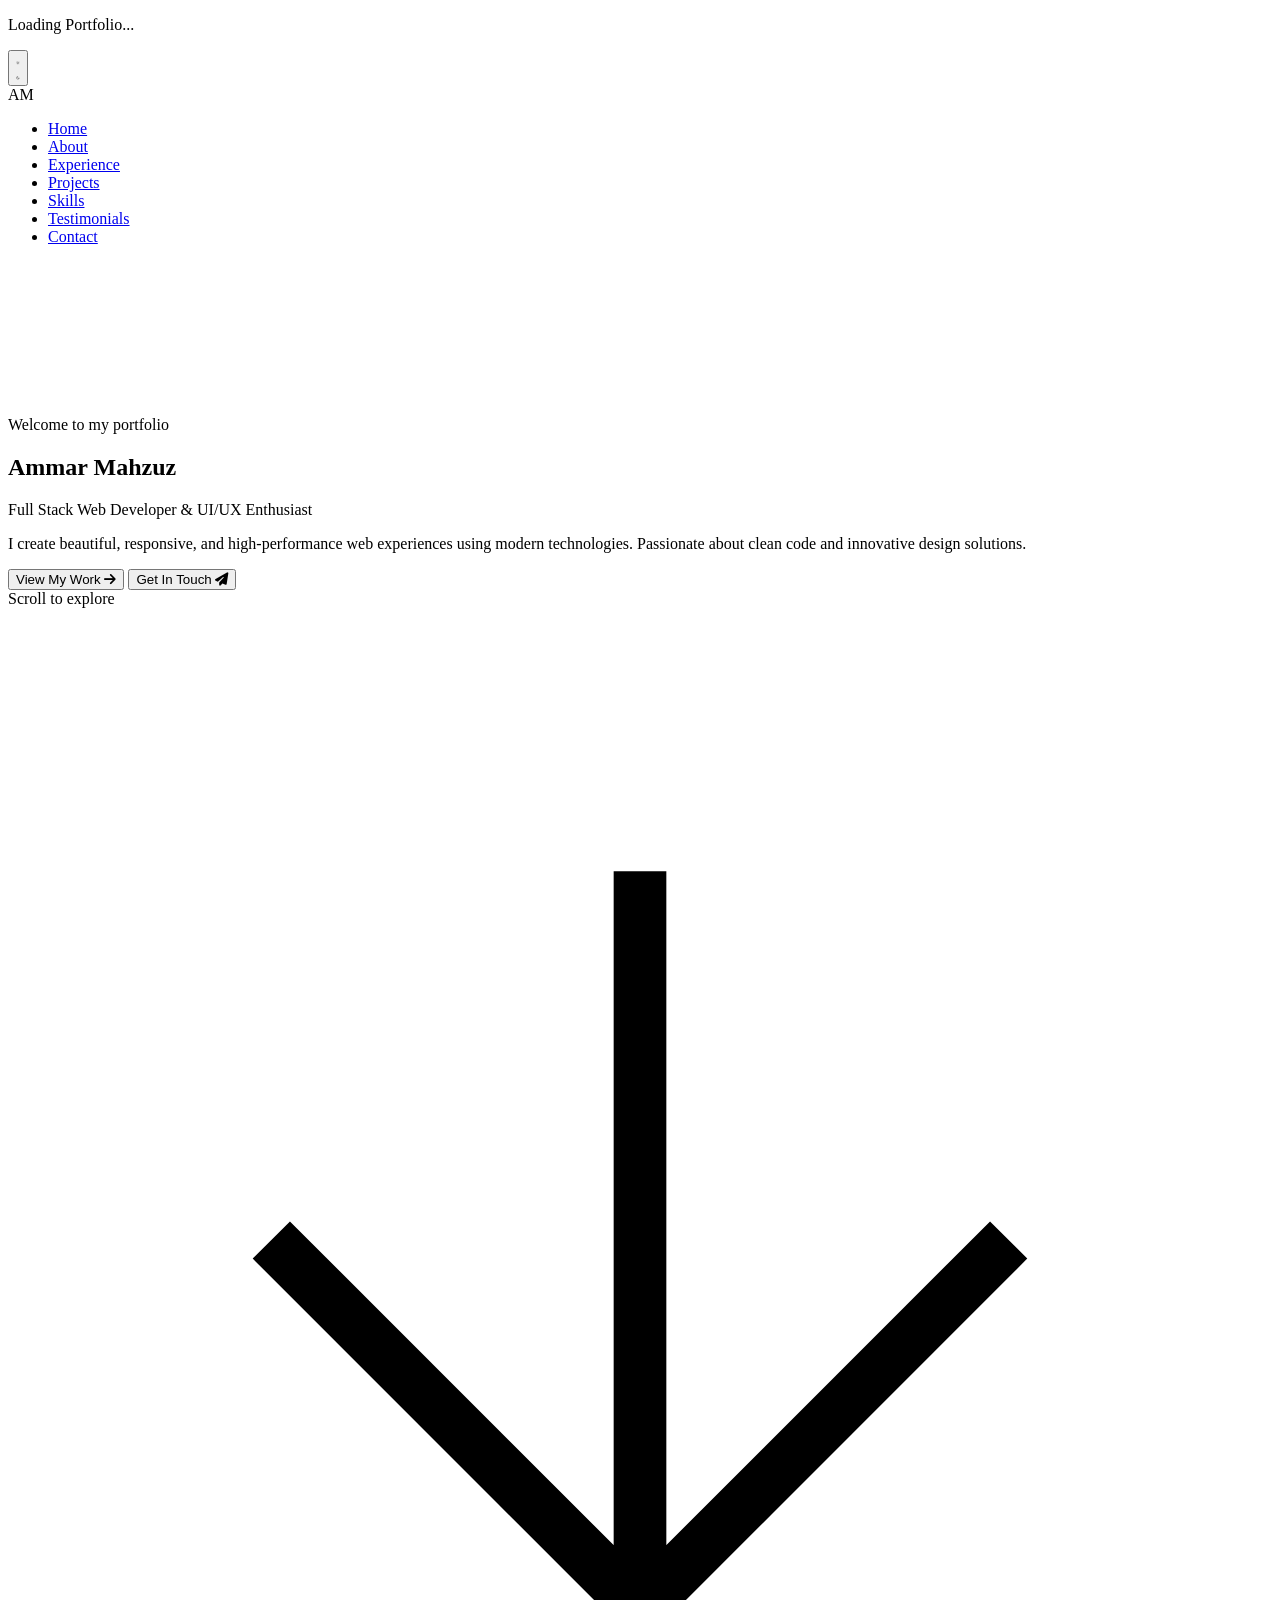
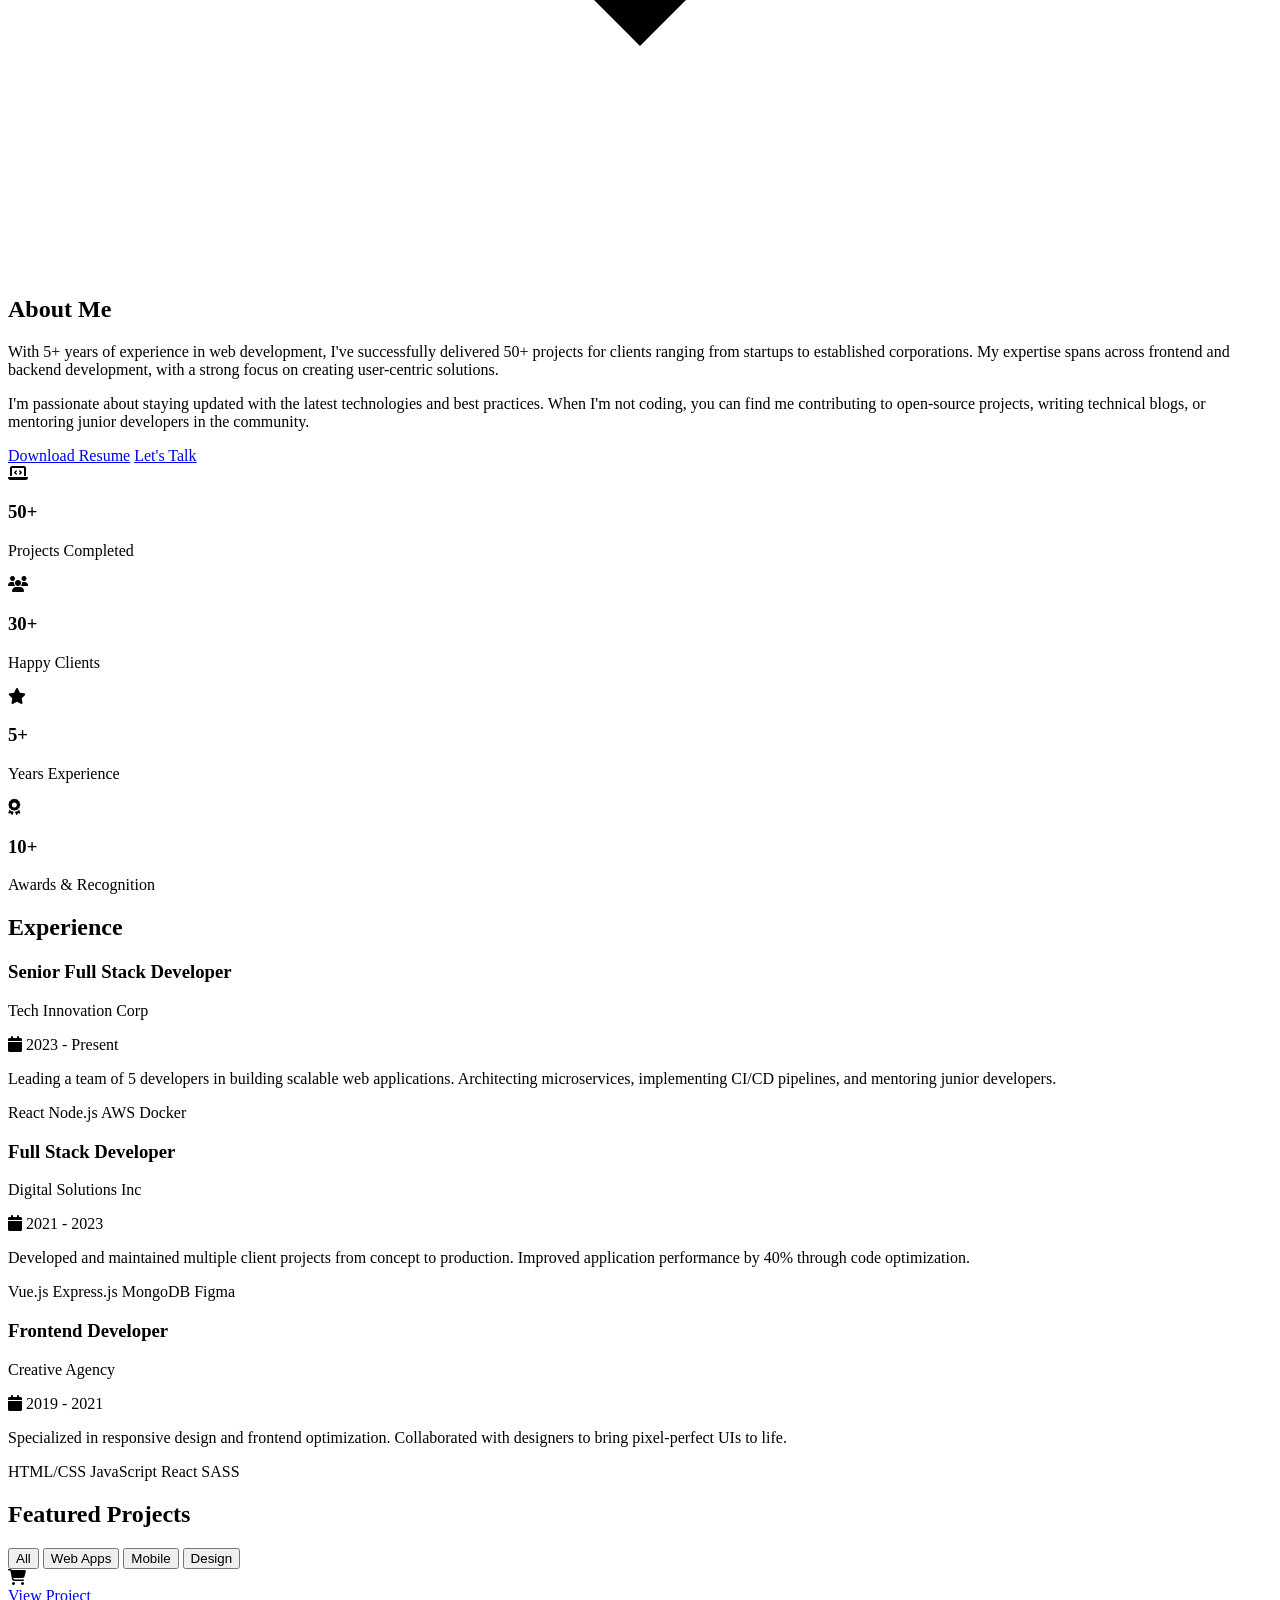
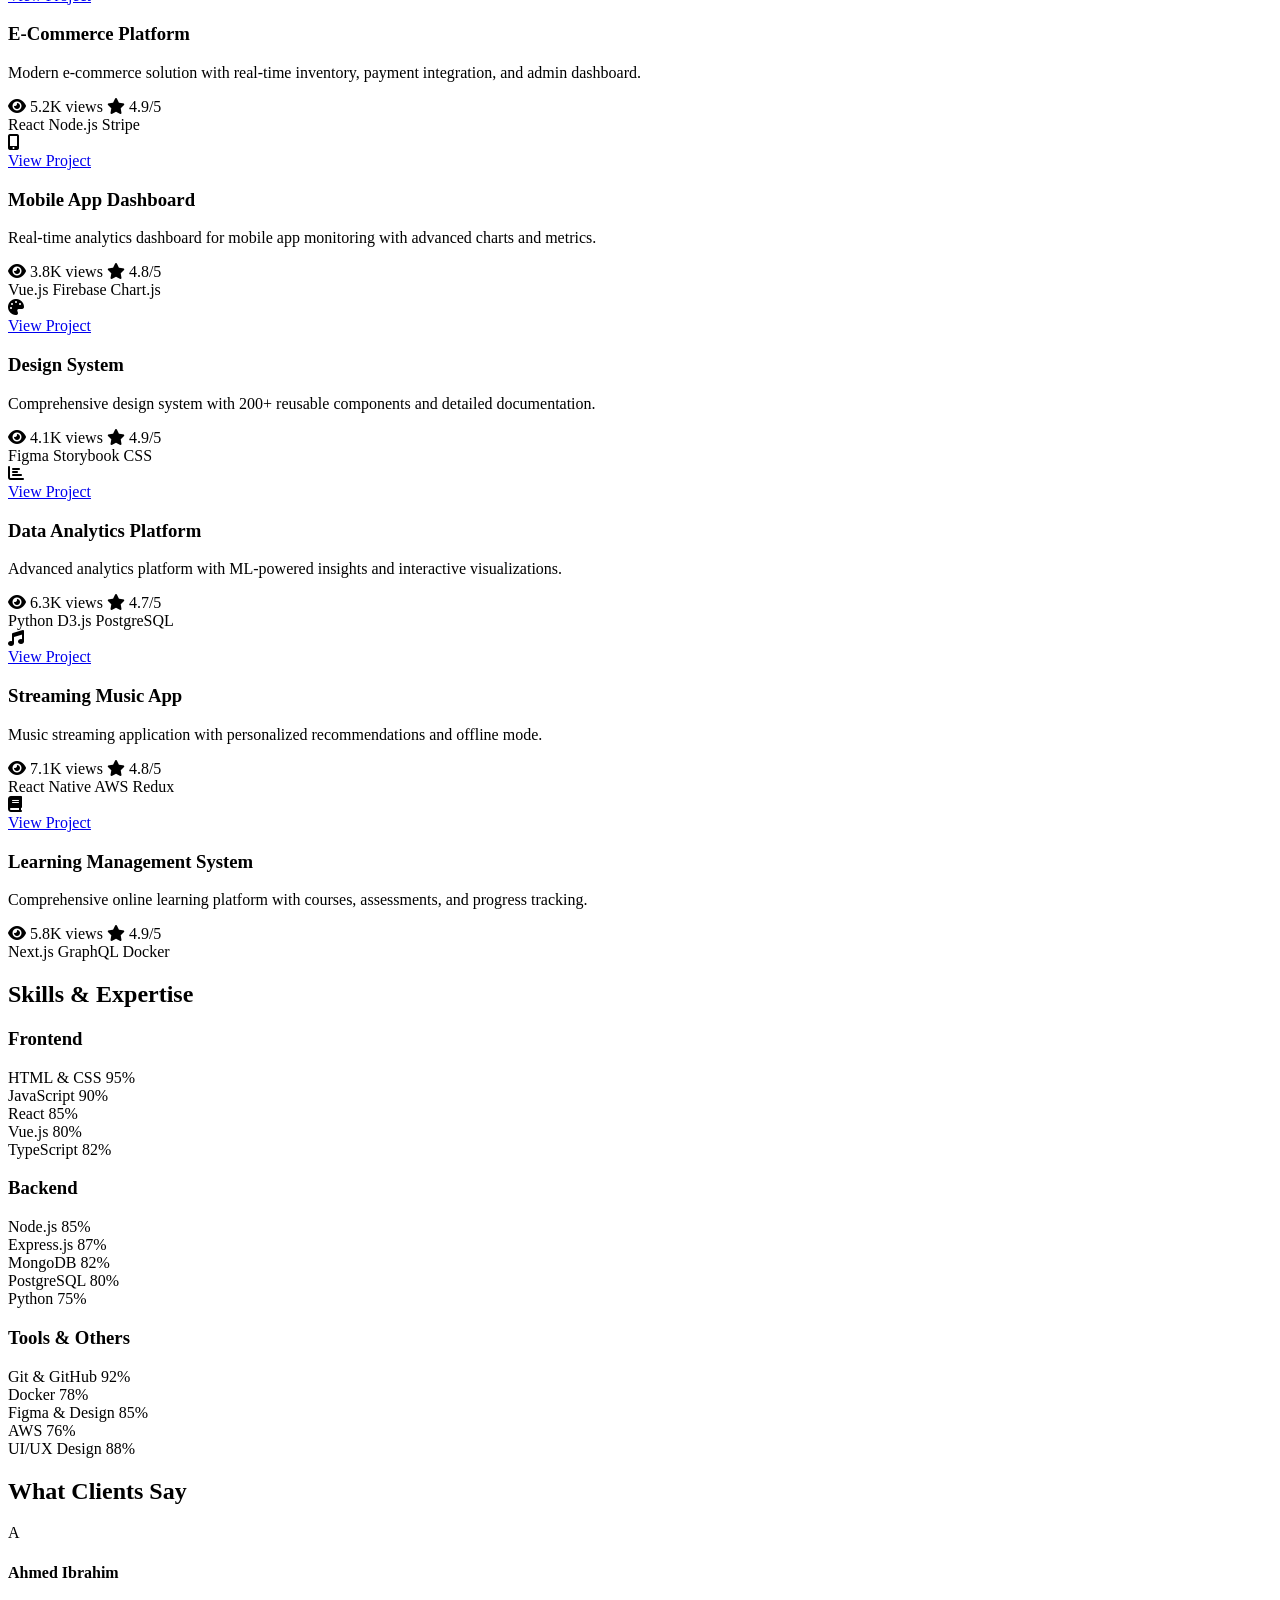
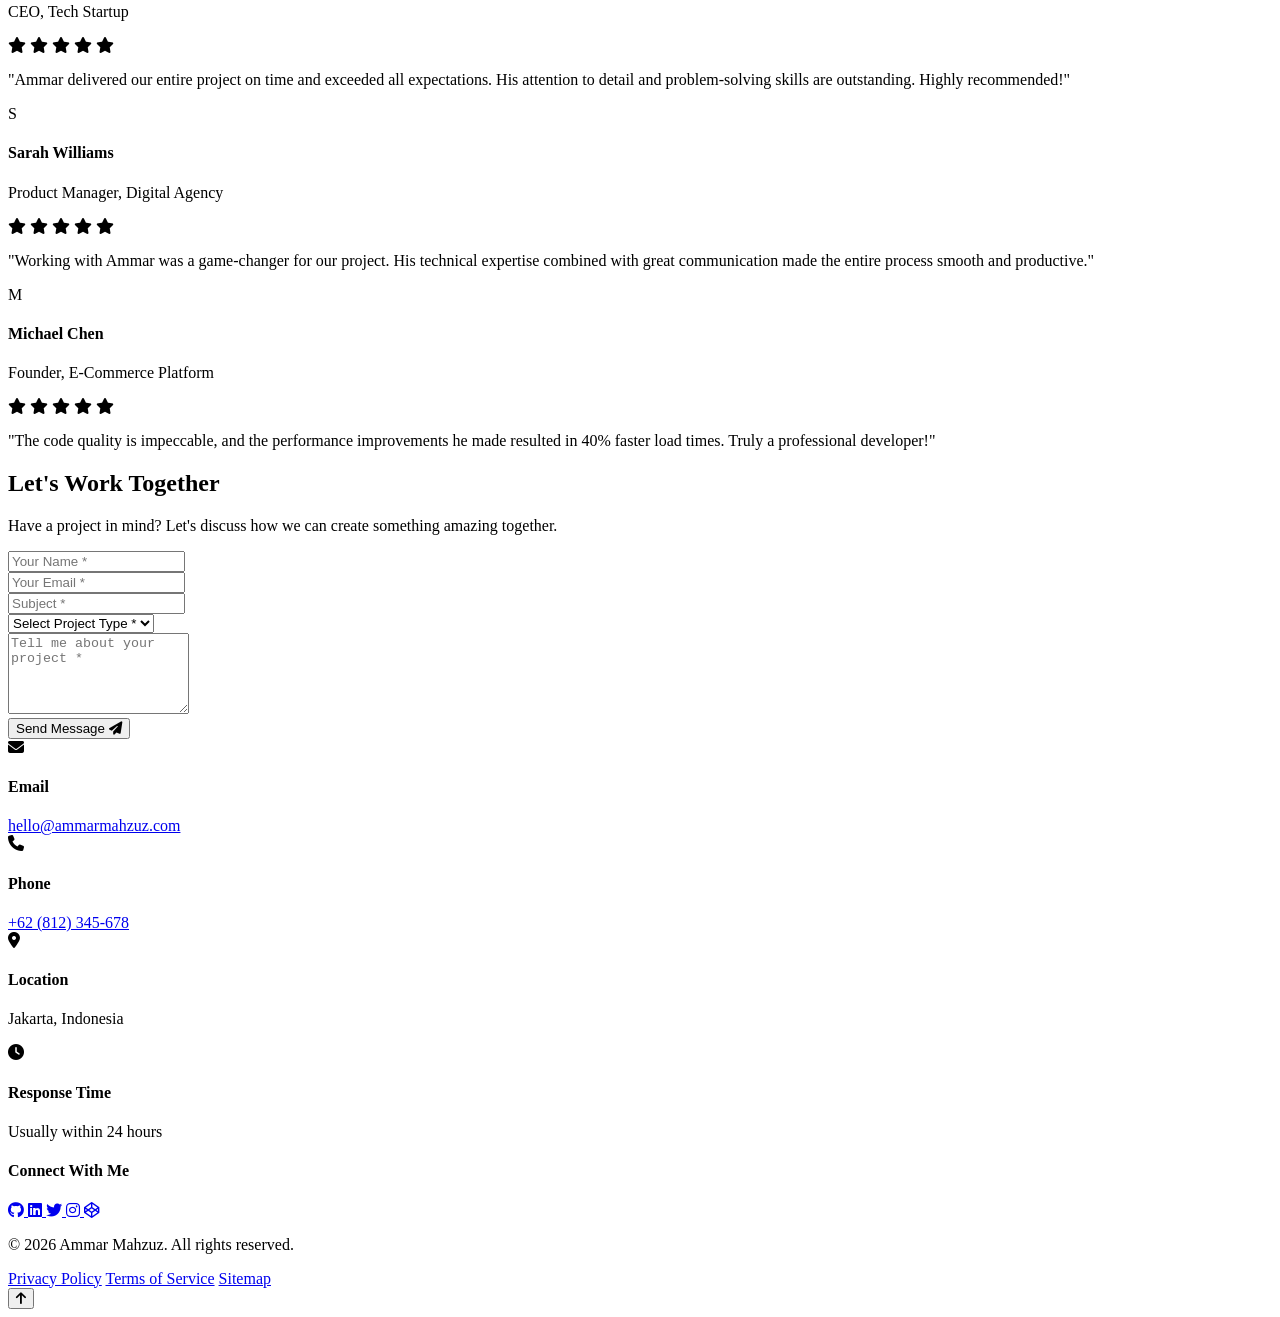
==== index.html @ ee50926a "Rename index_Version2.html to index.html" ====
<!DOCTYPE html>
<html lang="id">
<head>
    <meta charset="UTF-8">
    <meta name="viewport" content="width=device-width, initial-scale=1.0">
    <title>Ammar Mahzuz - Full Stack Web Developer Portfolio</title>
    <link rel="stylesheet" href="styles.css">
    <link rel="stylesheet" href="https://cdnjs.cloudflare.com/ajax/libs/font-awesome/6.4.0/css/all.min.css">
    <link rel="icon" type="image/svg+xml" href="data:image/svg+xml,<svg xmlns='http://www.w3.org/2000/svg' viewBox='0 0 24 24' fill='%236366f1'><circle cx='12' cy='12' r='10'/></svg>">
</head>
<body>
    <!-- Loading Screen -->
    <div class="loading-screen" id="loadingScreen">
        <div class="loader">
            <div class="loader-circle"></div>
            <div class="loader-circle"></div>
            <div class="loader-circle"></div>
        </div>
        <p>Loading Portfolio...</p>
    </div>

    <!-- Cursor Custom -->
    <div class="cursor" id="cursor"></div>
    <div class="cursor-dot" id="cursorDot"></div>

    <!-- Theme Toggle -->
    <button class="theme-toggle" id="themeToggle" aria-label="Toggle dark mode" title="Toggle Dark/Light Mode">
        <svg class="sun-icon" viewBox="0 0 24 24" fill="none" stroke="currentColor" stroke-width="2">
            <circle cx="12" cy="12" r="5"></circle>
            <line x1="12" y1="1" x2="12" y2="3"></line>
            <line x1="12" y1="21" x2="12" y2="23"></line>
            <line x1="4.22" y1="4.22" x2="5.64" y2="5.64"></line>
            <line x1="18.36" y1="18.36" x2="19.78" y2="19.78"></line>
            <line x1="1" y1="12" x2="3" y2="12"></line>
            <line x1="21" y1="12" x2="23" y2="12"></line>
            <line x1="4.22" y1="19.78" x2="5.64" y2="18.36"></line>
            <line x1="18.36" y1="5.64" x2="19.78" y2="4.22"></line>
        </svg>
        <svg class="moon-icon" viewBox="0 0 24 24" fill="none" stroke="currentColor" stroke-width="2">
            <path d="M21 12.79A9 9 0 1 1 11.21 3 7 7 0 0 0 21 12.79z"></path>
        </svg>
    </button>

    <!-- Navigation -->
    <nav class="navbar" id="navbar">
        <div class="nav-container">
            <div class="logo">
                <span class="logo-text">AM</span>
            </div>
            <ul class="nav-menu" id="navMenu">
                <li><a href="#home" class="nav-link">Home</a></li>
                <li><a href="#about" class="nav-link">About</a></li>
                <li><a href="#experience" class="nav-link">Experience</a></li>
                <li><a href="#projects" class="nav-link">Projects</a></li>
                <li><a href="#skills" class="nav-link">Skills</a></li>
                <li><a href="#testimonials" class="nav-link">Testimonials</a></li>
                <li><a href="#contact" class="nav-link">Contact</a></li>
            </ul>
            <div class="hamburger" id="hamburger">
                <span></span>
                <span></span>
                <span></span>
            </div>
        </div>
    </nav>

    <!-- Hero Section with Canvas Background -->
    <section id="home" class="hero">
        <canvas id="heroCanvas" class="hero-canvas"></canvas>
        <div class="hero-content">
            <div class="hero-badge">
                <span>Welcome to my portfolio</span>
            </div>
            <h1 class="hero-title">
                <span class="text-gradient">Ammar Mahzuz</span>
            </h1>
            <p class="hero-subtitle">Full Stack Web Developer & UI/UX Enthusiast</p>
            <p class="hero-description">
                I create beautiful, responsive, and high-performance web experiences using modern technologies. 
                Passionate about clean code and innovative design solutions.
            </p>
            <div class="hero-buttons">
                <button class="btn btn-primary" onclick="document.getElementById('projects').scrollIntoView({behavior: 'smooth'})">
                    View My Work <i class="fas fa-arrow-right"></i>
                </button>
                <button class="btn btn-secondary" onclick="document.getElementById('contact').scrollIntoView({behavior: 'smooth'})">
                    Get In Touch <i class="fas fa-paper-plane"></i>
                </button>
            </div>
            <div class="scroll-indicator">
                <span>Scroll to explore</span>
                <svg class="scroll-icon" viewBox="0 0 24 24" fill="none" stroke="currentColor">
                    <path d="M12 5v14M5 12l7 7 7-7"></path>
                </svg>
            </div>
        </div>
    </section>

    <!-- About Section -->
    <section id="about" class="about">
        <div class="container">
            <h2 class="section-title">About Me</h2>
            <div class="about-content">
                <div class="about-text">
                    <p>
                        With 5+ years of experience in web development, I've successfully delivered 50+ projects 
                        for clients ranging from startups to established corporations. My expertise spans across 
                        frontend and backend development, with a strong focus on creating user-centric solutions.
                    </p>
                    <p>
                        I'm passionate about staying updated with the latest technologies and best practices. 
                        When I'm not coding, you can find me contributing to open-source projects, writing technical blogs, 
                        or mentoring junior developers in the community.
                    </p>
                    <div class="about-cta">
                        <a href="#" class="btn btn-secondary btn-small">Download Resume</a>
                        <a href="#contact" class="btn btn-secondary btn-small">Let's Talk</a>
                    </div>
                </div>
                <div class="about-stats">
                    <div class="stat-card stat-animated">
                        <div class="stat-icon">
                            <i class="fas fa-laptop-code"></i>
                        </div>
                        <h3>50+</h3>
                        <p>Projects Completed</p>
                    </div>
                    <div class="stat-card stat-animated">
                        <div class="stat-icon">
                            <i class="fas fa-users"></i>
                        </div>
                        <h3>30+</h3>
                        <p>Happy Clients</p>
                    </div>
                    <div class="stat-card stat-animated">
                        <div class="stat-icon">
                            <i class="fas fa-star"></i>
                        </div>
                        <h3>5+</h3>
                        <p>Years Experience</p>
                    </div>
                    <div class="stat-card stat-animated">
                        <div class="stat-icon">
                            <i class="fas fa-award"></i>
                        </div>
                        <h3>10+</h3>
                        <p>Awards & Recognition</p>
                    </div>
                </div>
            </div>
        </div>
    </section>

    <!-- Experience Section -->
    <section id="experience" class="experience">
        <div class="container">
            <h2 class="section-title">Experience</h2>
            <div class="experience-timeline">
                <div class="timeline-item">
                    <div class="timeline-dot"></div>
                    <div class="timeline-content">
                        <h3>Senior Full Stack Developer</h3>
                        <p class="company">Tech Innovation Corp</p>
                        <p class="duration"><i class="fas fa-calendar"></i> 2023 - Present</p>
                        <p class="description">
                            Leading a team of 5 developers in building scalable web applications. 
                            Architecting microservices, implementing CI/CD pipelines, and mentoring junior developers.
                        </p>
                        <div class="tech-stack">
                            <span>React</span>
                            <span>Node.js</span>
                            <span>AWS</span>
                            <span>Docker</span>
                        </div>
                    </div>
                </div>
                <div class="timeline-item">
                    <div class="timeline-dot"></div>
                    <div class="timeline-content">
                        <h3>Full Stack Developer</h3>
                        <p class="company">Digital Solutions Inc</p>
                        <p class="duration"><i class="fas fa-calendar"></i> 2021 - 2023</p>
                        <p class="description">
                            Developed and maintained multiple client projects from concept to production. 
                            Improved application performance by 40% through code optimization.
                        </p>
                        <div class="tech-stack">
                            <span>Vue.js</span>
                            <span>Express.js</span>
                            <span>MongoDB</span>
                            <span>Figma</span>
                        </div>
                    </div>
                </div>
                <div class="timeline-item">
                    <div class="timeline-dot"></div>
                    <div class="timeline-content">
                        <h3>Frontend Developer</h3>
                        <p class="company">Creative Agency</p>
                        <p class="duration"><i class="fas fa-calendar"></i> 2019 - 2021</p>
                        <p class="description">
                            Specialized in responsive design and frontend optimization. 
                            Collaborated with designers to bring pixel-perfect UIs to life.
                        </p>
                        <div class="tech-stack">
                            <span>HTML/CSS</span>
                            <span>JavaScript</span>
                            <span>React</span>
                            <span>SASS</span>
                        </div>
                    </div>
                </div>
            </div>
        </div>
    </section>

    <!-- Projects Section -->
    <section id="projects" class="projects">
        <div class="container">
            <h2 class="section-title">Featured Projects</h2>
            <div class="projects-filter">
                <button class="filter-btn active" data-filter="all">All</button>
                <button class="filter-btn" data-filter="web">Web Apps</button>
                <button class="filter-btn" data-filter="mobile">Mobile</button>
                <button class="filter-btn" data-filter="design">Design</button>
            </div>
            <div class="projects-grid" id="projectsGrid">
                <!-- Project Card 1 -->
                <div class="project-card" data-category="web">
                    <div class="project-image">
                        <div class="image-placeholder">
                            <i class="fas fa-shopping-cart"></i>
                        </div>
                        <div class="project-overlay">
                            <a href="#" class="project-view-btn">View Project</a>
                        </div>
                    </div>
                    <div class="project-content">
                        <h3>E-Commerce Platform</h3>
                        <p>Modern e-commerce solution with real-time inventory, payment integration, and admin dashboard.</p>
                        <div class="project-stats">
                            <span><i class="fas fa-eye"></i> 5.2K views</span>
                            <span><i class="fas fa-star"></i> 4.9/5</span>
                        </div>
                        <div class="project-tags">
                            <span class="tag">React</span>
                            <span class="tag">Node.js</span>
                            <span class="tag">Stripe</span>
                        </div>
                    </div>
                </div>

                <!-- Project Card 2 -->
                <div class="project-card" data-category="mobile">
                    <div class="project-image">
                        <div class="image-placeholder">
                            <i class="fas fa-mobile-alt"></i>
                        </div>
                        <div class="project-overlay">
                            <a href="#" class="project-view-btn">View Project</a>
                        </div>
                    </div>
                    <div class="project-content">
                        <h3>Mobile App Dashboard</h3>
                        <p>Real-time analytics dashboard for mobile app monitoring with advanced charts and metrics.</p>
                        <div class="project-stats">
                            <span><i class="fas fa-eye"></i> 3.8K views</span>
                            <span><i class="fas fa-star"></i> 4.8/5</span>
                        </div>
                        <div class="project-tags">
                            <span class="tag">Vue.js</span>
                            <span class="tag">Firebase</span>
                            <span class="tag">Chart.js</span>
                        </div>
                    </div>
                </div>

                <!-- Project Card 3 -->
                <div class="project-card" data-category="design">
                    <div class="project-image">
                        <div class="image-placeholder">
                            <i class="fas fa-palette"></i>
                        </div>
                        <div class="project-overlay">
                            <a href="#" class="project-view-btn">View Project</a>
                        </div>
                    </div>
                    <div class="project-content">
                        <h3>Design System</h3>
                        <p>Comprehensive design system with 200+ reusable components and detailed documentation.</p>
                        <div class="project-stats">
                            <span><i class="fas fa-eye"></i> 4.1K views</span>
                            <span><i class="fas fa-star"></i> 4.9/5</span>
                        </div>
                        <div class="project-tags">
                            <span class="tag">Figma</span>
                            <span class="tag">Storybook</span>
                            <span class="tag">CSS</span>
                        </div>
                    </div>
                </div>

                <!-- Project Card 4 -->
                <div class="project-card" data-category="web">
                    <div class="project-image">
                        <div class="image-placeholder">
                            <i class="fas fa-chart-bar"></i>
                        </div>
                        <div class="project-overlay">
                            <a href="#" class="project-view-btn">View Project</a>
                        </div>
                    </div>
                    <div class="project-content">
                        <h3>Data Analytics Platform</h3>
                        <p>Advanced analytics platform with ML-powered insights and interactive visualizations.</p>
                        <div class="project-stats">
                            <span><i class="fas fa-eye"></i> 6.3K views</span>
                            <span><i class="fas fa-star"></i> 4.7/5</span>
                        </div>
                        <div class="project-tags">
                            <span class="tag">Python</span>
                            <span class="tag">D3.js</span>
                            <span class="tag">PostgreSQL</span>
                        </div>
                    </div>
                </div>

                <!-- Project Card 5 -->
                <div class="project-card" data-category="mobile">
                    <div class="project-image">
                        <div class="image-placeholder">
                            <i class="fas fa-music"></i>
                        </div>
                        <div class="project-overlay">
                            <a href="#" class="project-view-btn">View Project</a>
                        </div>
                    </div>
                    <div class="project-content">
                        <h3>Streaming Music App</h3>
                        <p>Music streaming application with personalized recommendations and offline mode.</p>
                        <div class="project-stats">
                            <span><i class="fas fa-eye"></i> 7.1K views</span>
                            <span><i class="fas fa-star"></i> 4.8/5</span>
                        </div>
                        <div class="project-tags">
                            <span class="tag">React Native</span>
                            <span class="tag">AWS</span>
                            <span class="tag">Redux</span>
                        </div>
                    </div>
                </div>

                <!-- Project Card 6 -->
                <div class="project-card" data-category="design">
                    <div class="project-image">
                        <div class="image-placeholder">
                            <i class="fas fa-book"></i>
                        </div>
                        <div class="project-overlay">
                            <a href="#" class="project-view-btn">View Project</a>
                        </div>
                    </div>
                    <div class="project-content">
                        <h3>Learning Management System</h3>
                        <p>Comprehensive online learning platform with courses, assessments, and progress tracking.</p>
                        <div class="project-stats">
                            <span><i class="fas fa-eye"></i> 5.8K views</span>
                            <span><i class="fas fa-star"></i> 4.9/5</span>
                        </div>
                        <div class="project-tags">
                            <span class="tag">Next.js</span>
                            <span class="tag">GraphQL</span>
                            <span class="tag">Docker</span>
                        </div>
                    </div>
                </div>
            </div>
        </div>
    </section>

    <!-- Skills Section -->
    <section id="skills" class="skills">
        <div class="container">
            <h2 class="section-title">Skills & Expertise</h2>
            <div class="skills-container">
                <div class="skills-column">
                    <h3 class="skill-category-title">Frontend</h3>
                    <div class="skill-list">
                        <div class="skill-item">
                            <div class="skill-header">
                                <span class="skill-name">HTML & CSS</span>
                                <span class="skill-percent">95%</span>
                            </div>
                            <div class="skill-bar">
                                <div class="skill-progress" style="width: 95%;"></div>
                            </div>
                        </div>
                        <div class="skill-item">
                            <div class="skill-header">
                                <span class="skill-name">JavaScript</span>
                                <span class="skill-percent">90%</span>
                            </div>
                            <div class="skill-bar">
                                <div class="skill-progress" style="width: 90%;"></div>
                            </div>
                        </div>
                        <div class="skill-item">
                            <div class="skill-header">
                                <span class="skill-name">React</span>
                                <span class="skill-percent">85%</span>
                            </div>
                            <div class="skill-bar">
                                <div class="skill-progress" style="width: 85%;"></div>
                            </div>
                        </div>
                        <div class="skill-item">
                            <div class="skill-header">
                                <span class="skill-name">Vue.js</span>
                                <span class="skill-percent">80%</span>
                            </div>
                            <div class="skill-bar">
                                <div class="skill-progress" style="width: 80%;"></div>
                            </div>
                        </div>
                        <div class="skill-item">
                            <div class="skill-header">
                                <span class="skill-name">TypeScript</span>
                                <span class="skill-percent">82%</span>
                            </div>
                            <div class="skill-bar">
                                <div class="skill-progress" style="width: 82%;"></div>
                            </div>
                        </div>
                    </div>
                </div>

                <div class="skills-column">
                    <h3 class="skill-category-title">Backend</h3>
                    <div class="skill-list">
                        <div class="skill-item">
                            <div class="skill-header">
                                <span class="skill-name">Node.js</span>
                                <span class="skill-percent">85%</span>
                            </div>
                            <div class="skill-bar">
                                <div class="skill-progress" style="width: 85%;"></div>
                            </div>
                        </div>
                        <div class="skill-item">
                            <div class="skill-header">
                                <span class="skill-name">Express.js</span>
                                <span class="skill-percent">87%</span>
                            </div>
                            <div class="skill-bar">
                                <div class="skill-progress" style="width: 87%;"></div>
                            </div>
                        </div>
                        <div class="skill-item">
                            <div class="skill-header">
                                <span class="skill-name">MongoDB</span>
                                <span class="skill-percent">82%</span>
                            </div>
                            <div class="skill-bar">
                                <div class="skill-progress" style="width: 82%;"></div>
                            </div>
                        </div>
                        <div class="skill-item">
                            <div class="skill-header">
                                <span class="skill-name">PostgreSQL</span>
                                <span class="skill-percent">80%</span>
                            </div>
                            <div class="skill-bar">
                                <div class="skill-progress" style="width: 80%;"></div>
                            </div>
                        </div>
                        <div class="skill-item">
                            <div class="skill-header">
                                <span class="skill-name">Python</span>
                                <span class="skill-percent">75%</span>
                            </div>
                            <div class="skill-bar">
                                <div class="skill-progress" style="width: 75%;"></div>
                            </div>
                        </div>
                    </div>
                </div>

                <div class="skills-column">
                    <h3 class="skill-category-title">Tools & Others</h3>
                    <div class="skill-list">
                        <div class="skill-item">
                            <div class="skill-header">
                                <span class="skill-name">Git & GitHub</span>
                                <span class="skill-percent">92%</span>
                            </div>
                            <div class="skill-bar">
                                <div class="skill-progress" style="width: 92%;"></div>
                            </div>
                        </div>
                        <div class="skill-item">
                            <div class="skill-header">
                                <span class="skill-name">Docker</span>
                                <span class="skill-percent">78%</span>
                            </div>
                            <div class="skill-bar">
                                <div class="skill-progress" style="width: 78%;"></div>
                            </div>
                        </div>
                        <div class="skill-item">
                            <div class="skill-header">
                                <span class="skill-name">Figma & Design</span>
                                <span class="skill-percent">85%</span>
                            </div>
                            <div class="skill-bar">
                                <div class="skill-progress" style="width: 85%;"></div>
                            </div>
                        </div>
                        <div class="skill-item">
                            <div class="skill-header">
                                <span class="skill-name">AWS</span>
                                <span class="skill-percent">76%</span>
                            </div>
                            <div class="skill-bar">
                                <div class="skill-progress" style="width: 76%;"></div>
                            </div>
                        </div>
                        <div class="skill-item">
                            <div class="skill-header">
                                <span class="skill-name">UI/UX Design</span>
                                <span class="skill-percent">88%</span>
                            </div>
                            <div class="skill-bar">
                                <div class="skill-progress" style="width: 88%;"></div>
                            </div>
                        </div>
                    </div>
                </div>
            </div>
        </div>
    </section>

    <!-- Testimonials Section -->
    <section id="testimonials" class="testimonials">
        <div class="container">
            <h2 class="section-title">What Clients Say</h2>
            <div class="testimonials-grid">
                <div class="testimonial-card">
                    <div class="testimonial-header">
                        <div class="client-avatar">A</div>
                        <div class="client-info">
                            <h4>Ahmed Ibrahim</h4>
                            <p>CEO, Tech Startup</p>
                        </div>
                    </div>
                    <div class="star-rating">
                        <i class="fas fa-star"></i>
                        <i class="fas fa-star"></i>
                        <i class="fas fa-star"></i>
                        <i class="fas fa-star"></i>
                        <i class="fas fa-star"></i>
                    </div>
                    <p class="testimonial-text">
                        "Ammar delivered our entire project on time and exceeded all expectations. 
                        His attention to detail and problem-solving skills are outstanding. Highly recommended!"
                    </p>
                </div>

                <div class="testimonial-card">
                    <div class="testimonial-header">
                        <div class="client-avatar">S</div>
                        <div class="client-info">
                            <h4>Sarah Williams</h4>
                            <p>Product Manager, Digital Agency</p>
                        </div>
                    </div>
                    <div class="star-rating">
                        <i class="fas fa-star"></i>
                        <i class="fas fa-star"></i>
                        <i class="fas fa-star"></i>
                        <i class="fas fa-star"></i>
                        <i class="fas fa-star"></i>
                    </div>
                    <p class="testimonial-text">
                        "Working with Ammar was a game-changer for our project. His technical expertise 
                        combined with great communication made the entire process smooth and productive."
                    </p>
                </div>

                <div class="testimonial-card">
                    <div class="testimonial-header">
                        <div class="client-avatar">M</div>
                        <div class="client-info">
                            <h4>Michael Chen</h4>
                            <p>Founder, E-Commerce Platform</p>
                        </div>
                    </div>
                    <div class="star-rating">
                        <i class="fas fa-star"></i>
                        <i class="fas fa-star"></i>
                        <i class="fas fa-star"></i>
                        <i class="fas fa-star"></i>
                        <i class="fas fa-star"></i>
                    </div>
                    <p class="testimonial-text">
                        "The code quality is impeccable, and the performance improvements he made 
                        resulted in 40% faster load times. Truly a professional developer!"
                    </p>
                </div>
            </div>
        </div>
    </section>

    <!-- Contact Section -->
    <section id="contact" class="contact">
        <div class="container">
            <h2 class="section-title">Let's Work Together</h2>
            <p class="contact-subtitle">Have a project in mind? Let's discuss how we can create something amazing together.</p>
            
            <div class="contact-content">
                <form class="contact-form" id="contactForm">
                    <div class="form-group">
                        <input type="text" placeholder="Your Name *" id="name" required>
                        <span class="form-error" id="nameError"></span>
                    </div>
                    <div class="form-group">
                        <input type="email" placeholder="Your Email *" id="email" required>
                        <span class="form-error" id="emailError"></span>
                    </div>
                    <div class="form-group">
                        <input type="text" placeholder="Subject *" id="subject" required>
                        <span class="form-error" id="subjectError"></span>
                    </div>
                    <div class="form-group">
                        <select id="projectType" required>
                            <option value="">Select Project Type *</option>
                            <option value="web">Web Application</option>
                            <option value="mobile">Mobile App</option>
                            <option value="design">Design System</option>
                            <option value="other">Other</option>
                        </select>
                        <span class="form-error" id="projectTypeError"></span>
                    </div>
                    <div class="form-group">
                        <textarea placeholder="Tell me about your project *" id="message" rows="5" required></textarea>
                        <span class="form-error" id="messageError"></span>
                    </div>
                    <button type="submit" class="btn btn-primary btn-large">
                        Send Message <i class="fas fa-paper-plane"></i>
                    </button>
                </form>

                <div class="contact-info">
                    <div class="contact-item">
                        <div class="contact-icon">
                            <i class="fas fa-envelope"></i>
                        </div>
                        <div>
                            <h4>Email</h4>
                            <a href="mailto:hello@ammarmahzuz.com">hello@ammarmahzuz.com</a>
                        </div>
                    </div>
                    <div class="contact-item">
                        <div class="contact-icon">
                            <i class="fas fa-phone"></i>
                        </div>
                        <div>
                            <h4>Phone</h4>
                            <a href="tel:+62812345678">+62 (812) 345-678</a>
                        </div>
                    </div>
                    <div class="contact-item">
                        <div class="contact-icon">
                            <i class="fas fa-map-marker-alt"></i>
                        </div>
                        <div>
                            <h4>Location</h4>
                            <p>Jakarta, Indonesia</p>
                        </div>
                    </div>
                    <div class="contact-item">
                        <div class="contact-icon">
                            <i class="fas fa-clock"></i>
                        </div>
                        <div>
                            <h4>Response Time</h4>
                            <p>Usually within 24 hours</p>
                        </div>
                    </div>
                    <div class="social-section">
                        <h4>Connect With Me</h4>
                        <div class="social-links">
                            <a href="#" class="social-link" aria-label="GitHub" title="GitHub">
                                <i class="fab fa-github"></i>
                            </a>
                            <a href="#" class="social-link" aria-label="LinkedIn" title="LinkedIn">
                                <i class="fab fa-linkedin"></i>
                            </a>
                            <a href="#" class="social-link" aria-label="Twitter" title="Twitter">
                                <i class="fab fa-twitter"></i>
                            </a>
                            <a href="#" class="social-link" aria-label="Instagram" title="Instagram">
                                <i class="fab fa-instagram"></i>
                            </a>
                            <a href="#" class="social-link" aria-label="Codepen" title="Codepen">
                                <i class="fab fa-codepen"></i>
                            </a>
                        </div>
                    </div>
                </div>
            </div>
        </div>
    </section>

    <!-- Footer -->
    <footer class="footer">
        <div class="container">
            <div class="footer-content">
                <p>&copy; 2026 Ammar Mahzuz. All rights reserved.</p>
                <div class="footer-links">
                    <a href="#">Privacy Policy</a>
                    <a href="#">Terms of Service</a>
                    <a href="#">Sitemap</a>
                </div>
            </div>
        </div>
    </footer>

    <!-- Back to Top Button -->
    <button class="back-to-top" id="backToTop" aria-label="Back to top">
        <i class="fas fa-arrow-up"></i>
    </button>

    <script src="script.js"></script>
</body>
</html>
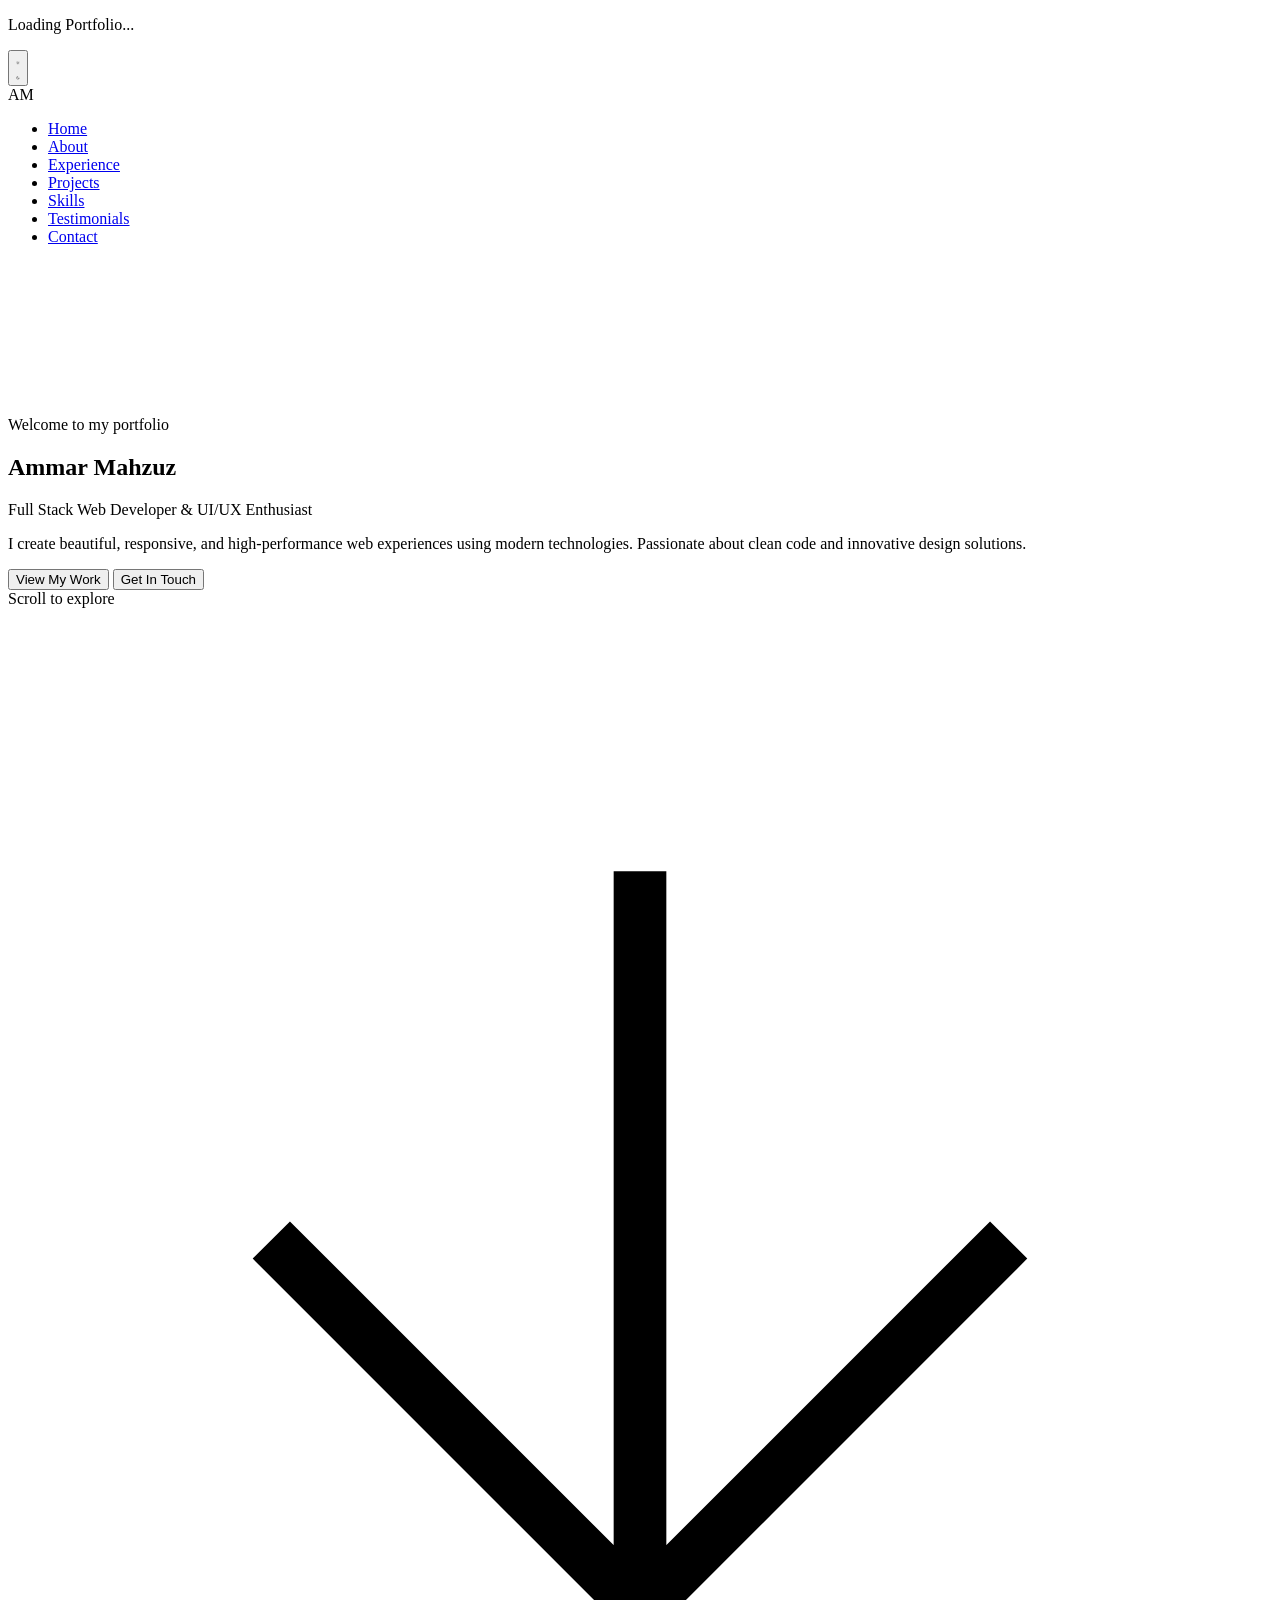
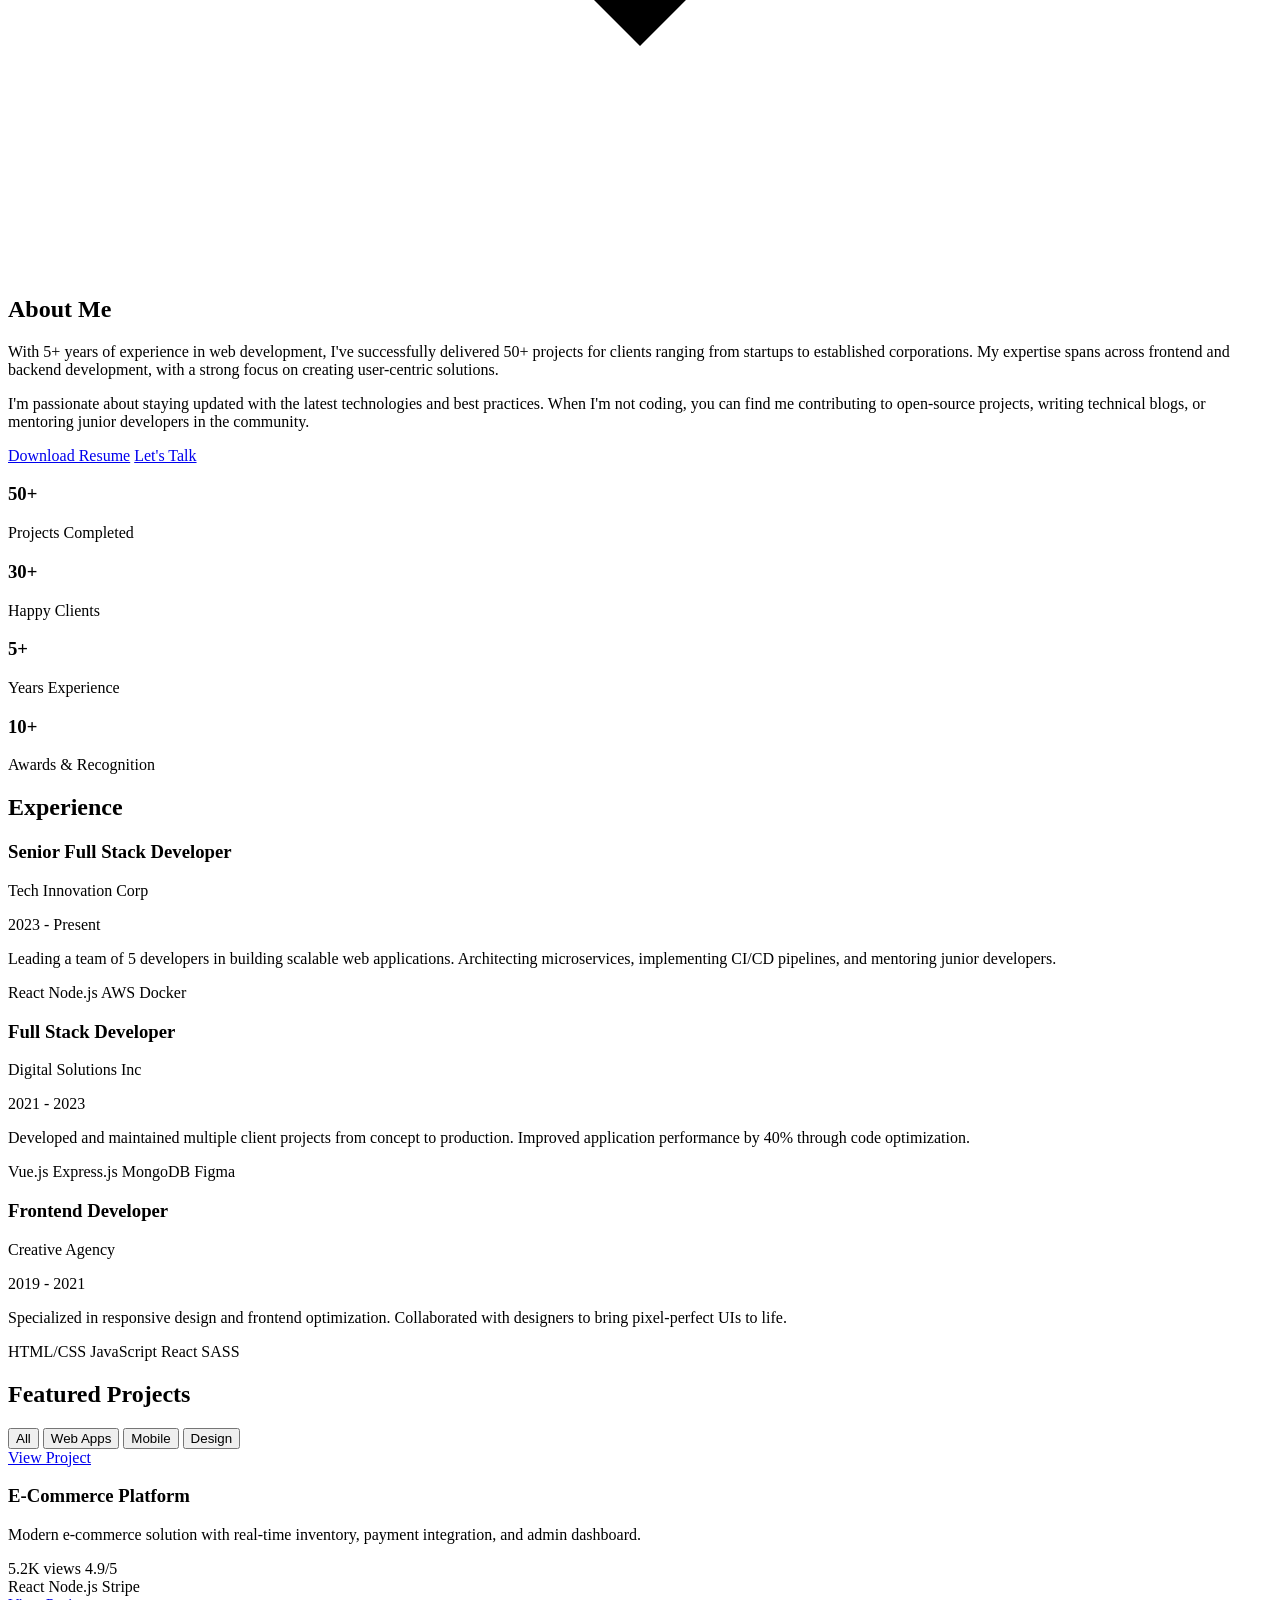
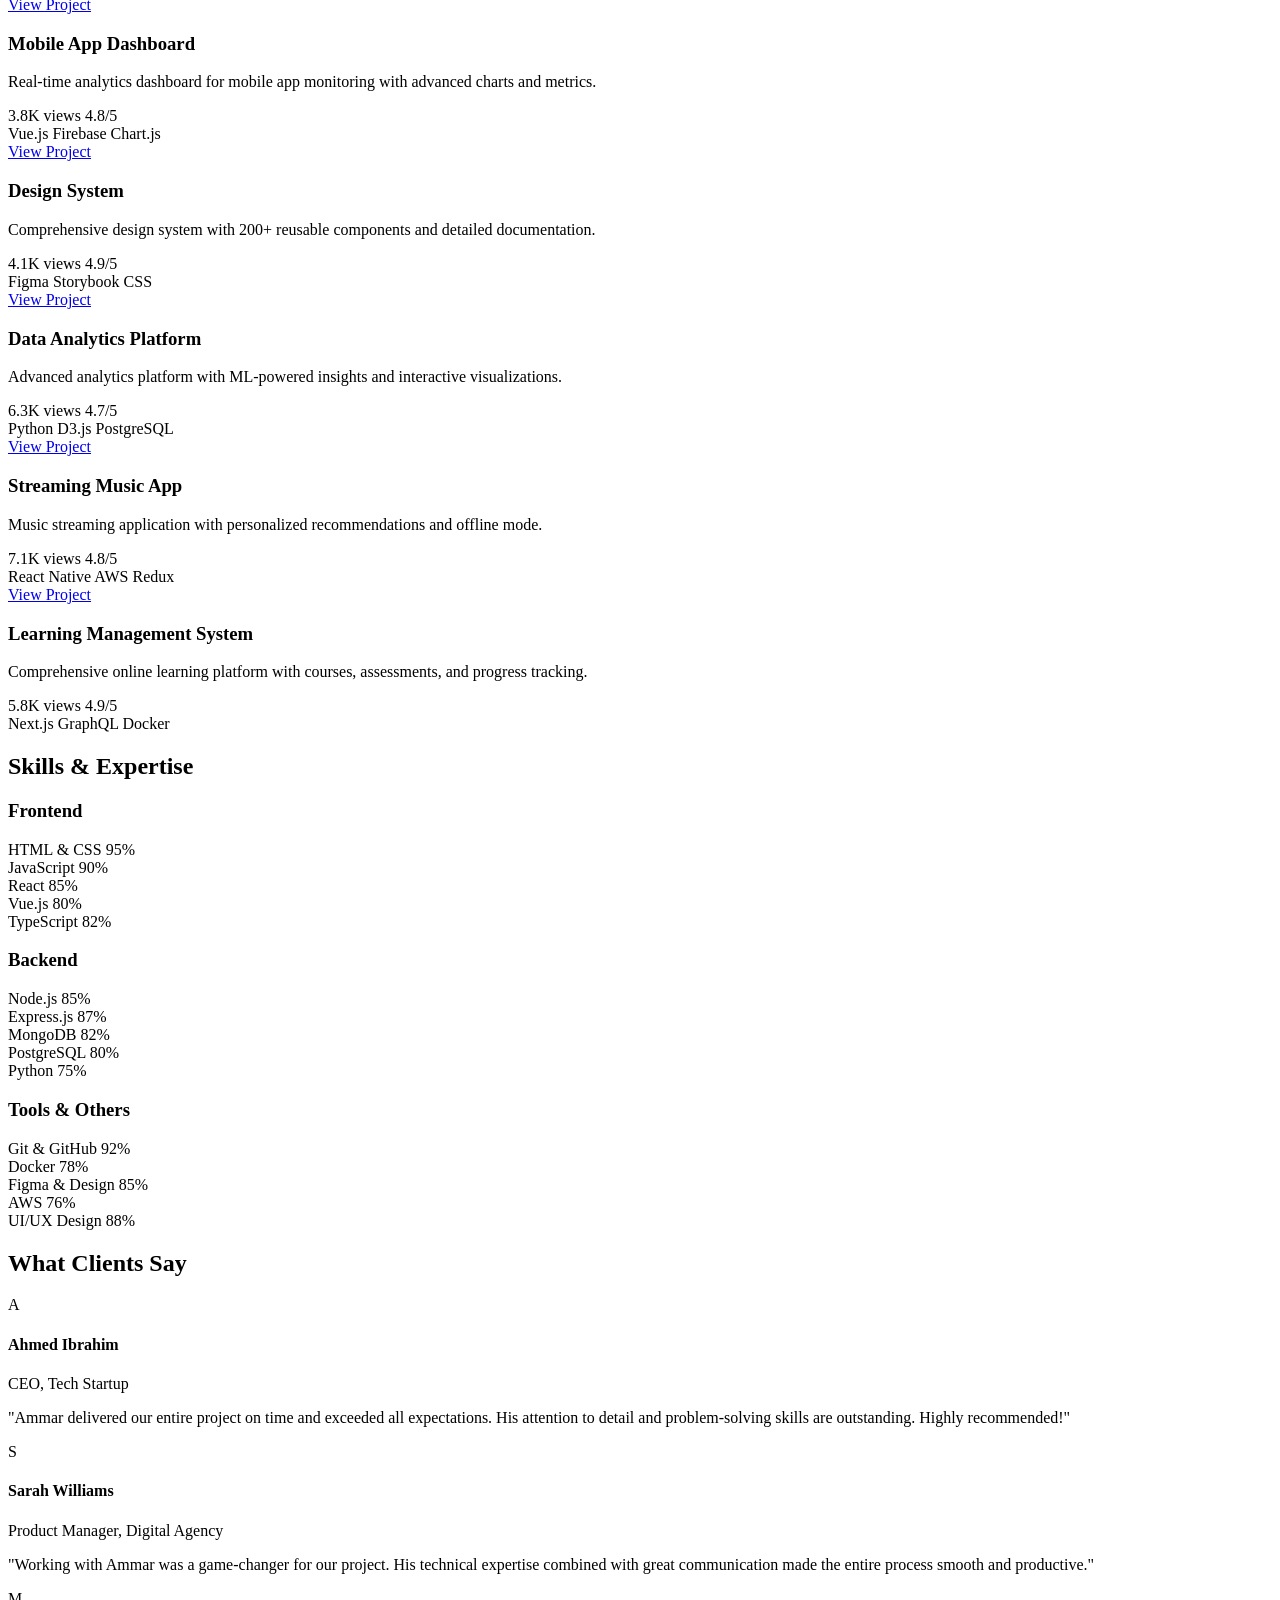
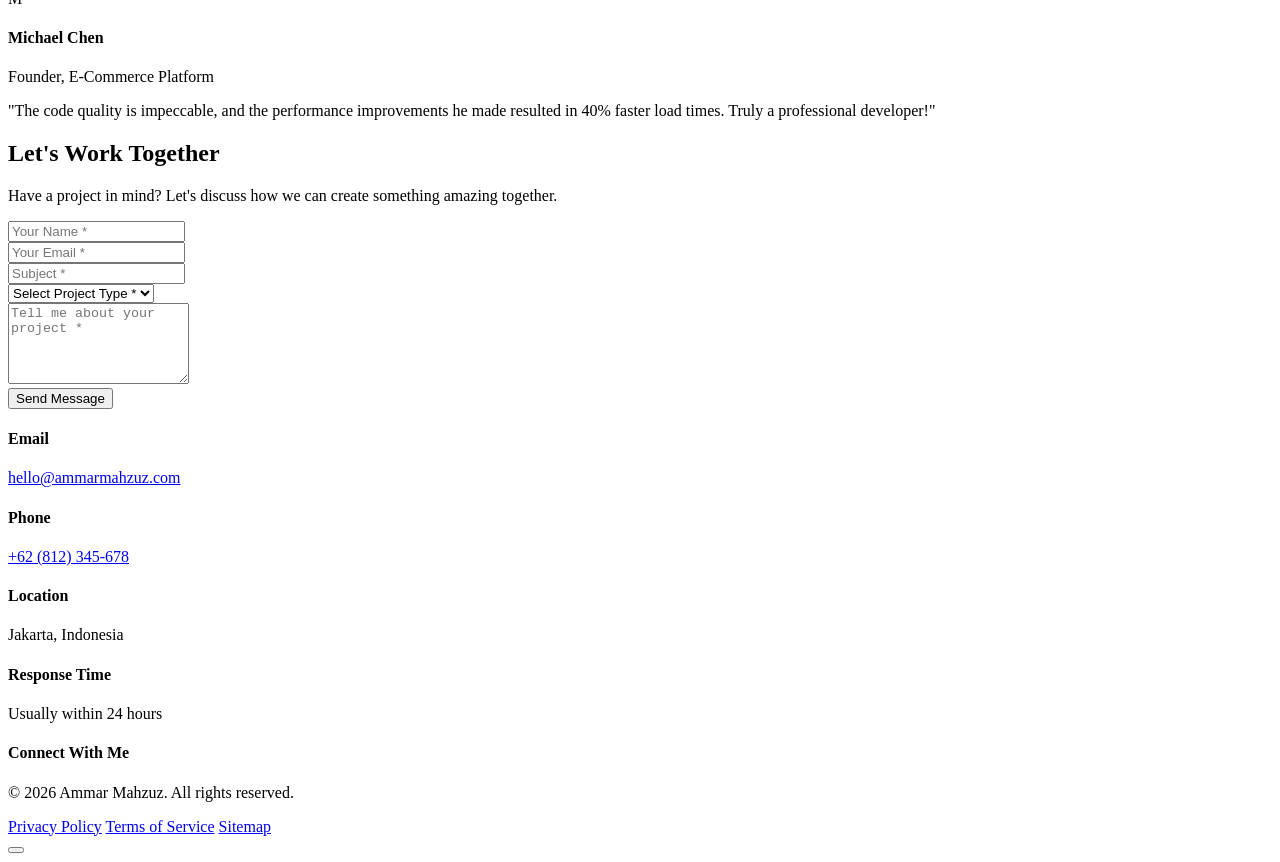
==== commit ea70ea17: "Update stylesheet links in index.html" ====
--- a/index.html
+++ b/index.html
@@ -4,8 +4,8 @@
     <meta charset="UTF-8">
     <meta name="viewport" content="width=device-width, initial-scale=1.0">
     <title>Ammar Mahzuz - Full Stack Web Developer Portfolio</title>
-    <link rel="stylesheet" href="styles.css">
-    <link rel="stylesheet" href="https://cdnjs.cloudflare.com/ajax/libs/font-awesome/6.4.0/css/all.min.css">
+    <link rel="stylesheet" href="style.css"> 
+    <link rel="stylesheet" href="./css/style.css">
     <link rel="icon" type="image/svg+xml" href="data:image/svg+xml,<svg xmlns='http://www.w3.org/2000/svg' viewBox='0 0 24 24' fill='%236366f1'><circle cx='12' cy='12' r='10'/></svg>">
 </head>
 <body>
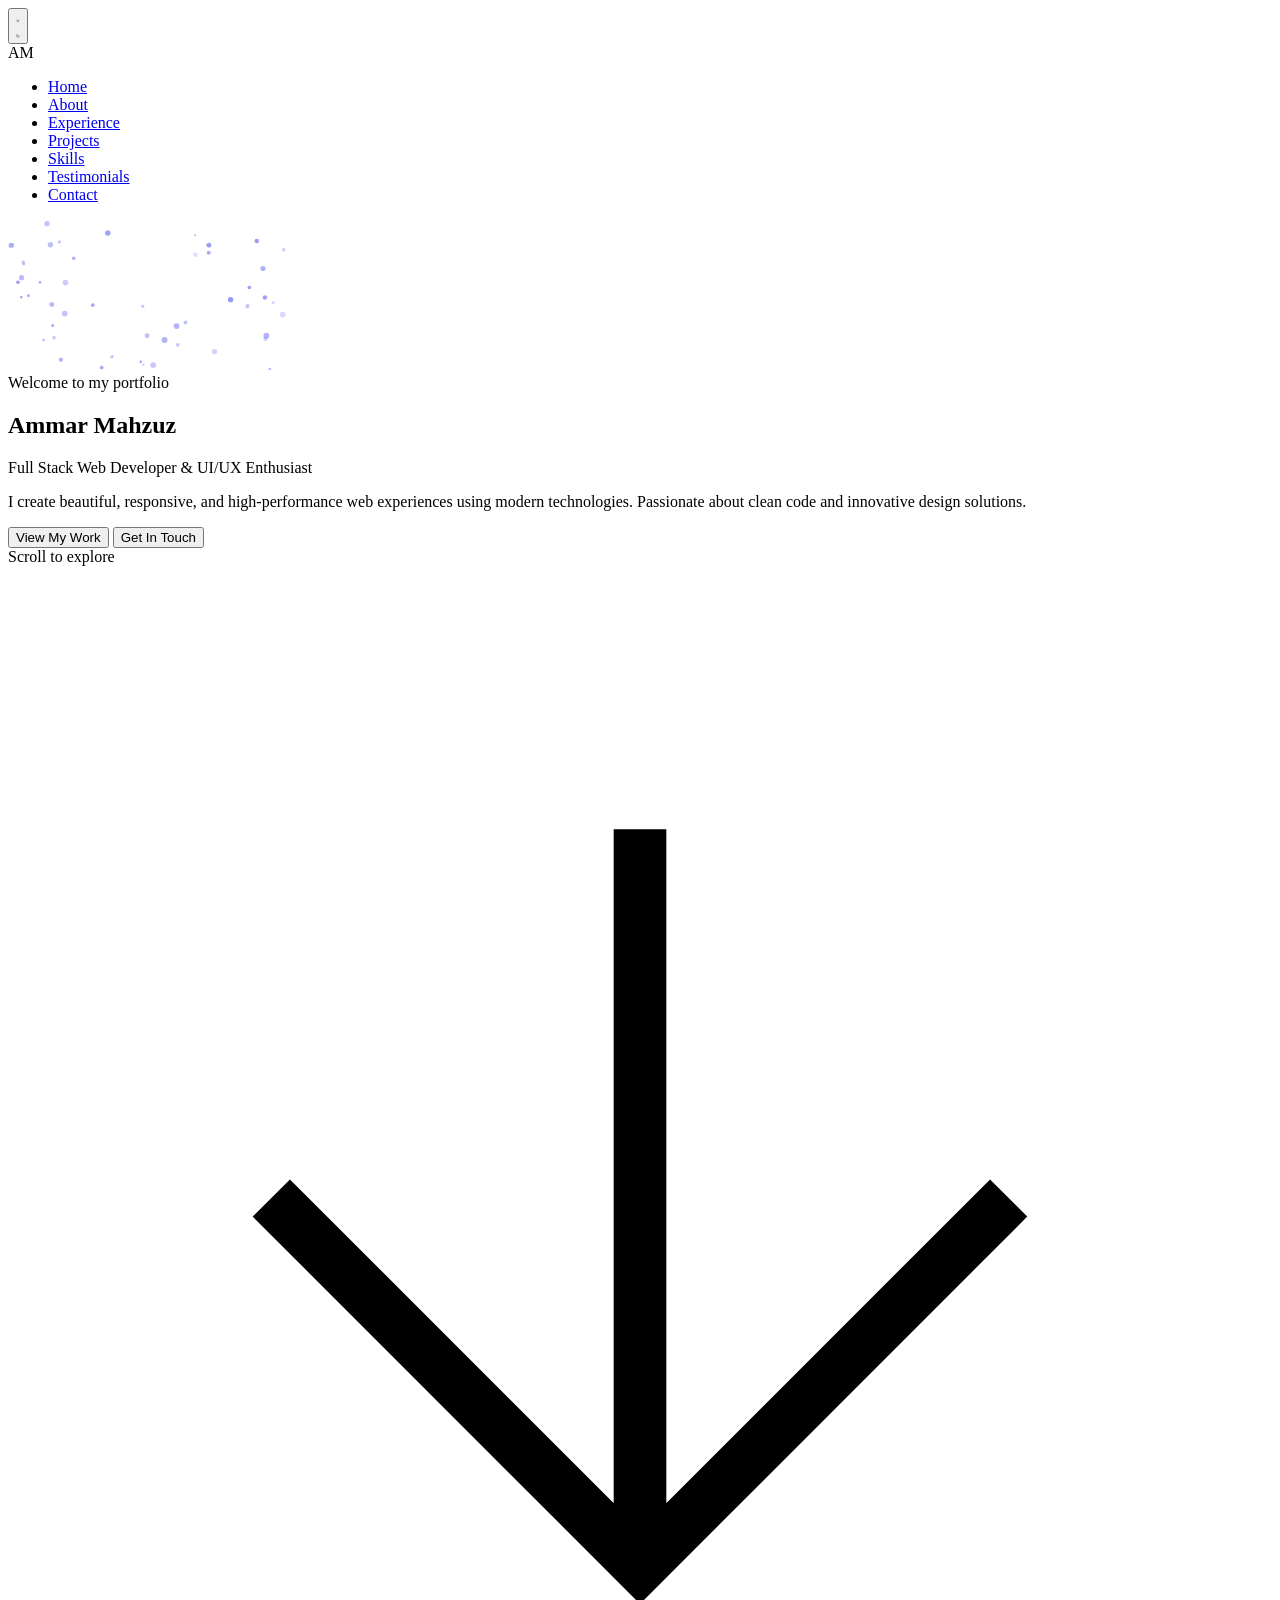
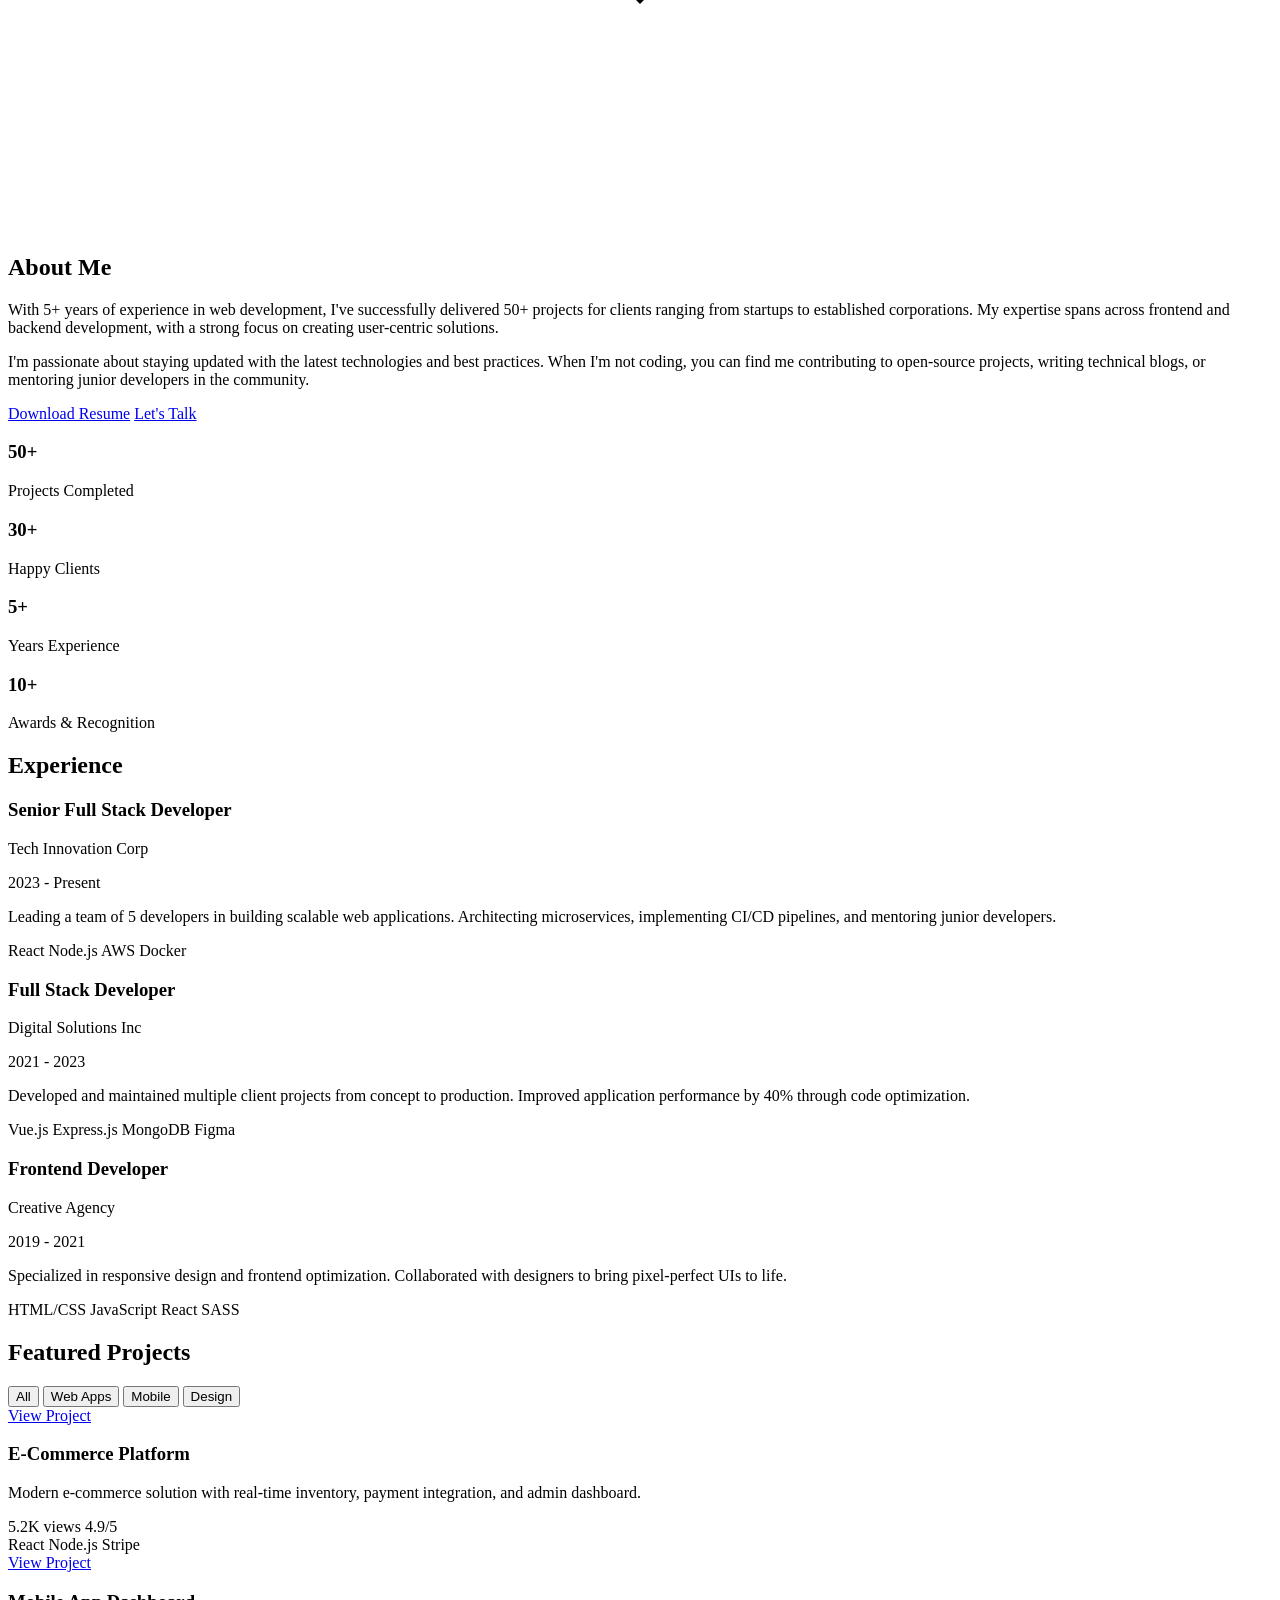
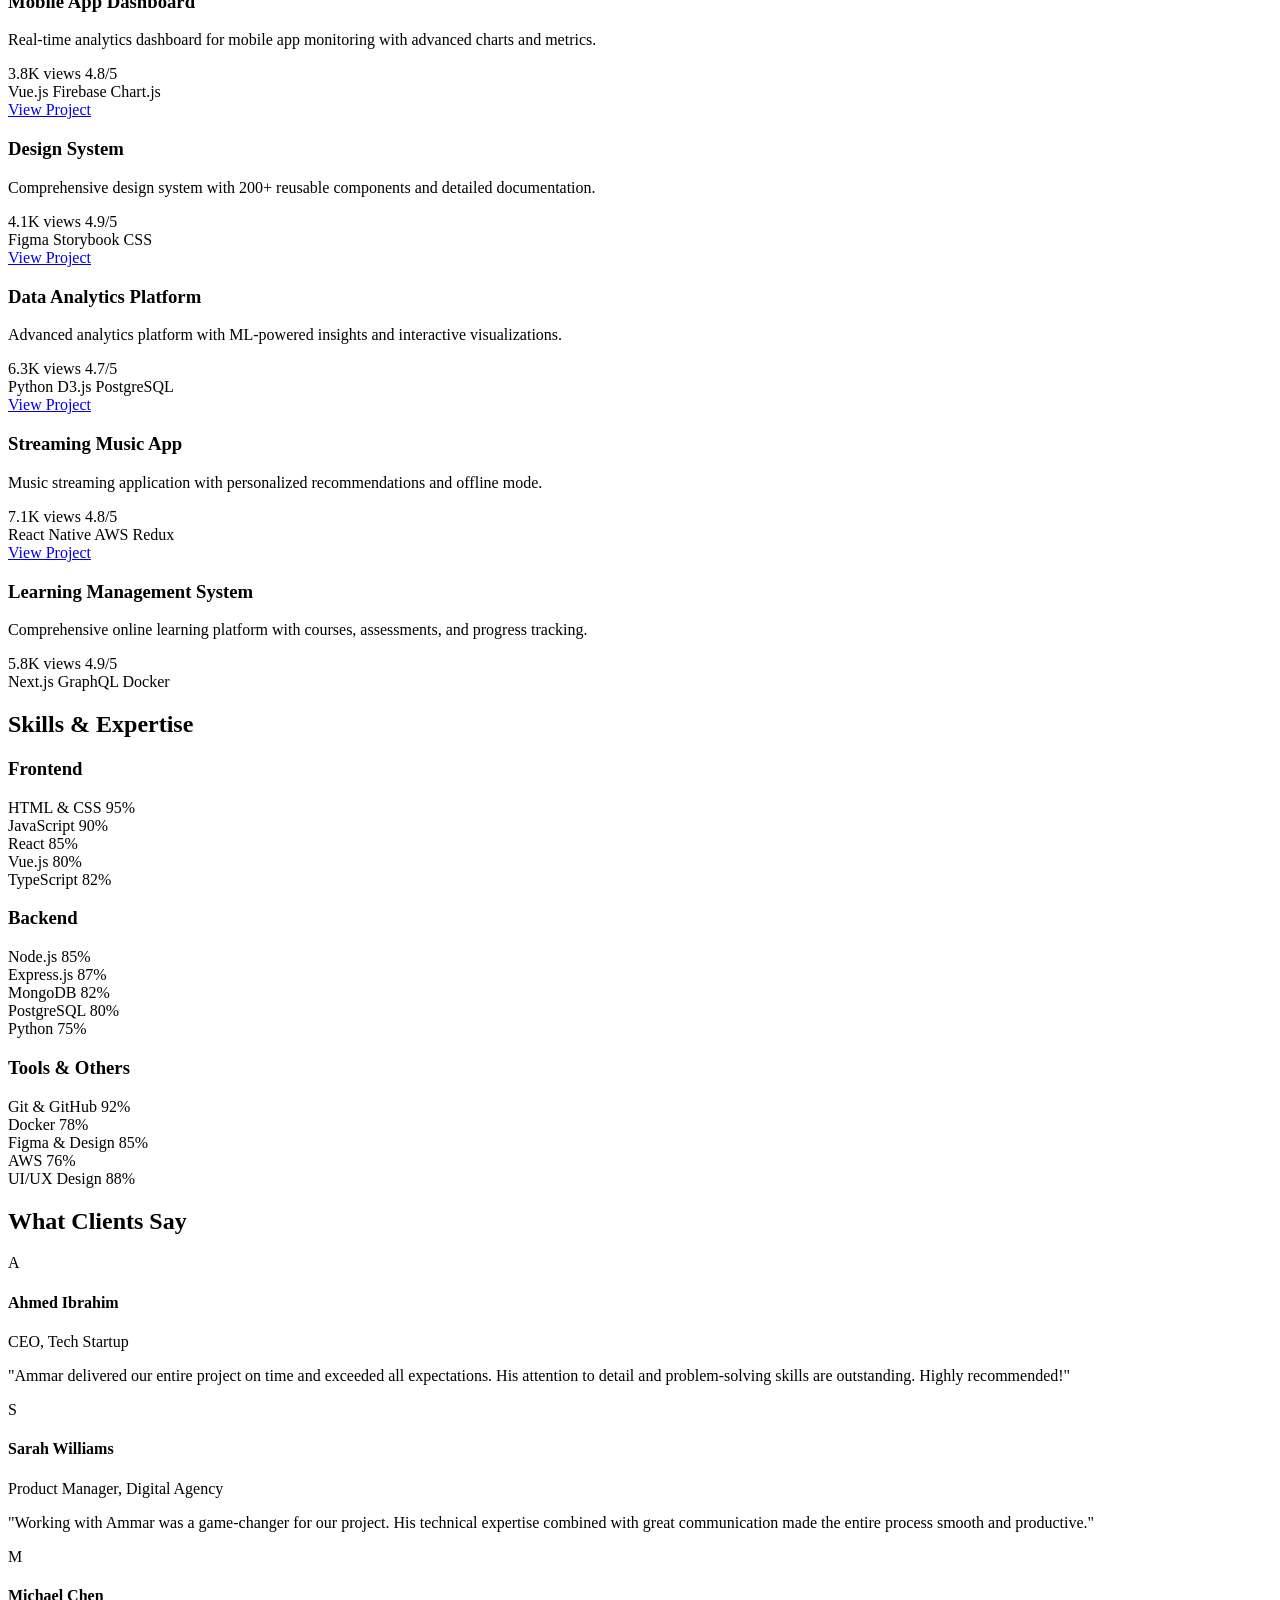
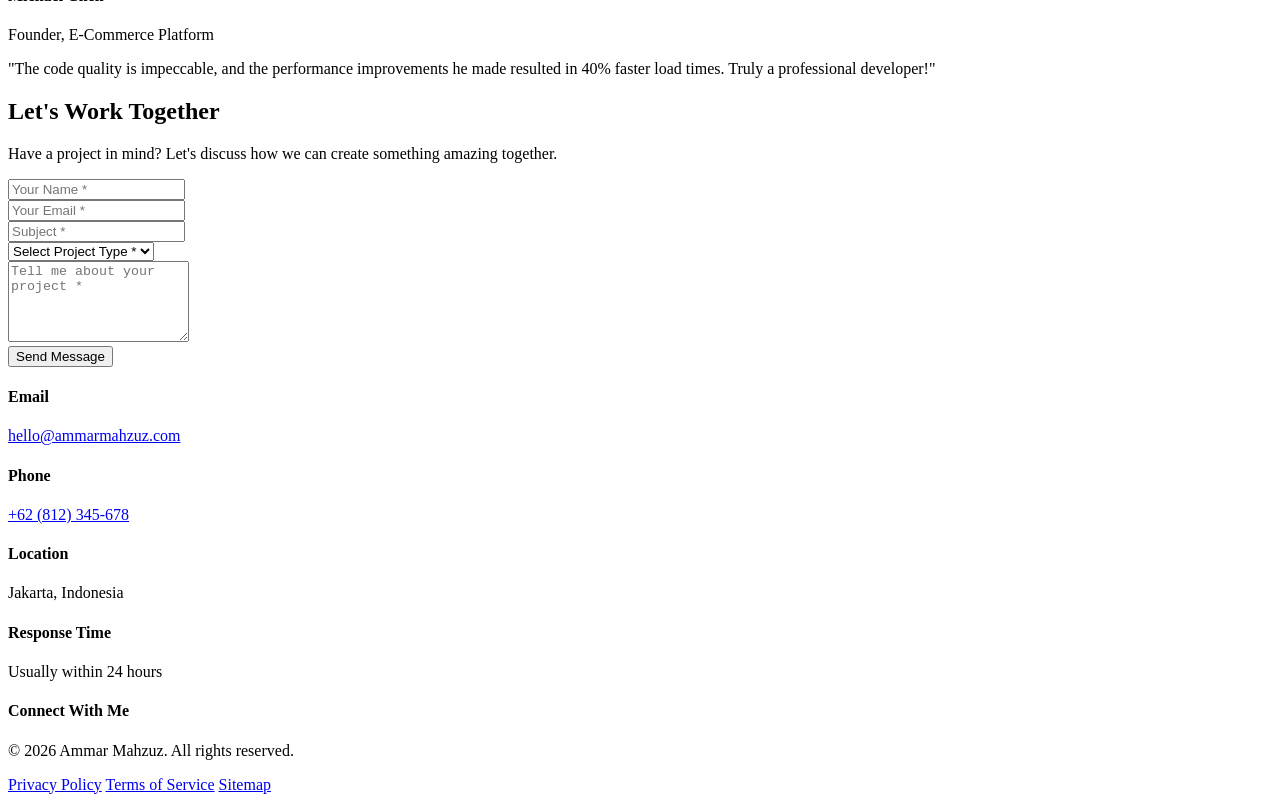
==== commit e4255e3b: "Update index.html" ====
--- a/index.html
+++ b/index.html
@@ -4,7 +4,6 @@
     <meta charset="UTF-8">
     <meta name="viewport" content="width=device-width, initial-scale=1.0">
     <title>Ammar Mahzuz - Full Stack Web Developer Portfolio</title>
-    <link rel="stylesheet" href="style.css"> 
     <link rel="stylesheet" href="./css/style.css">
     <link rel="icon" type="image/svg+xml" href="data:image/svg+xml,<svg xmlns='http://www.w3.org/2000/svg' viewBox='0 0 24 24' fill='%236366f1'><circle cx='12' cy='12' r='10'/></svg>">
 </head>
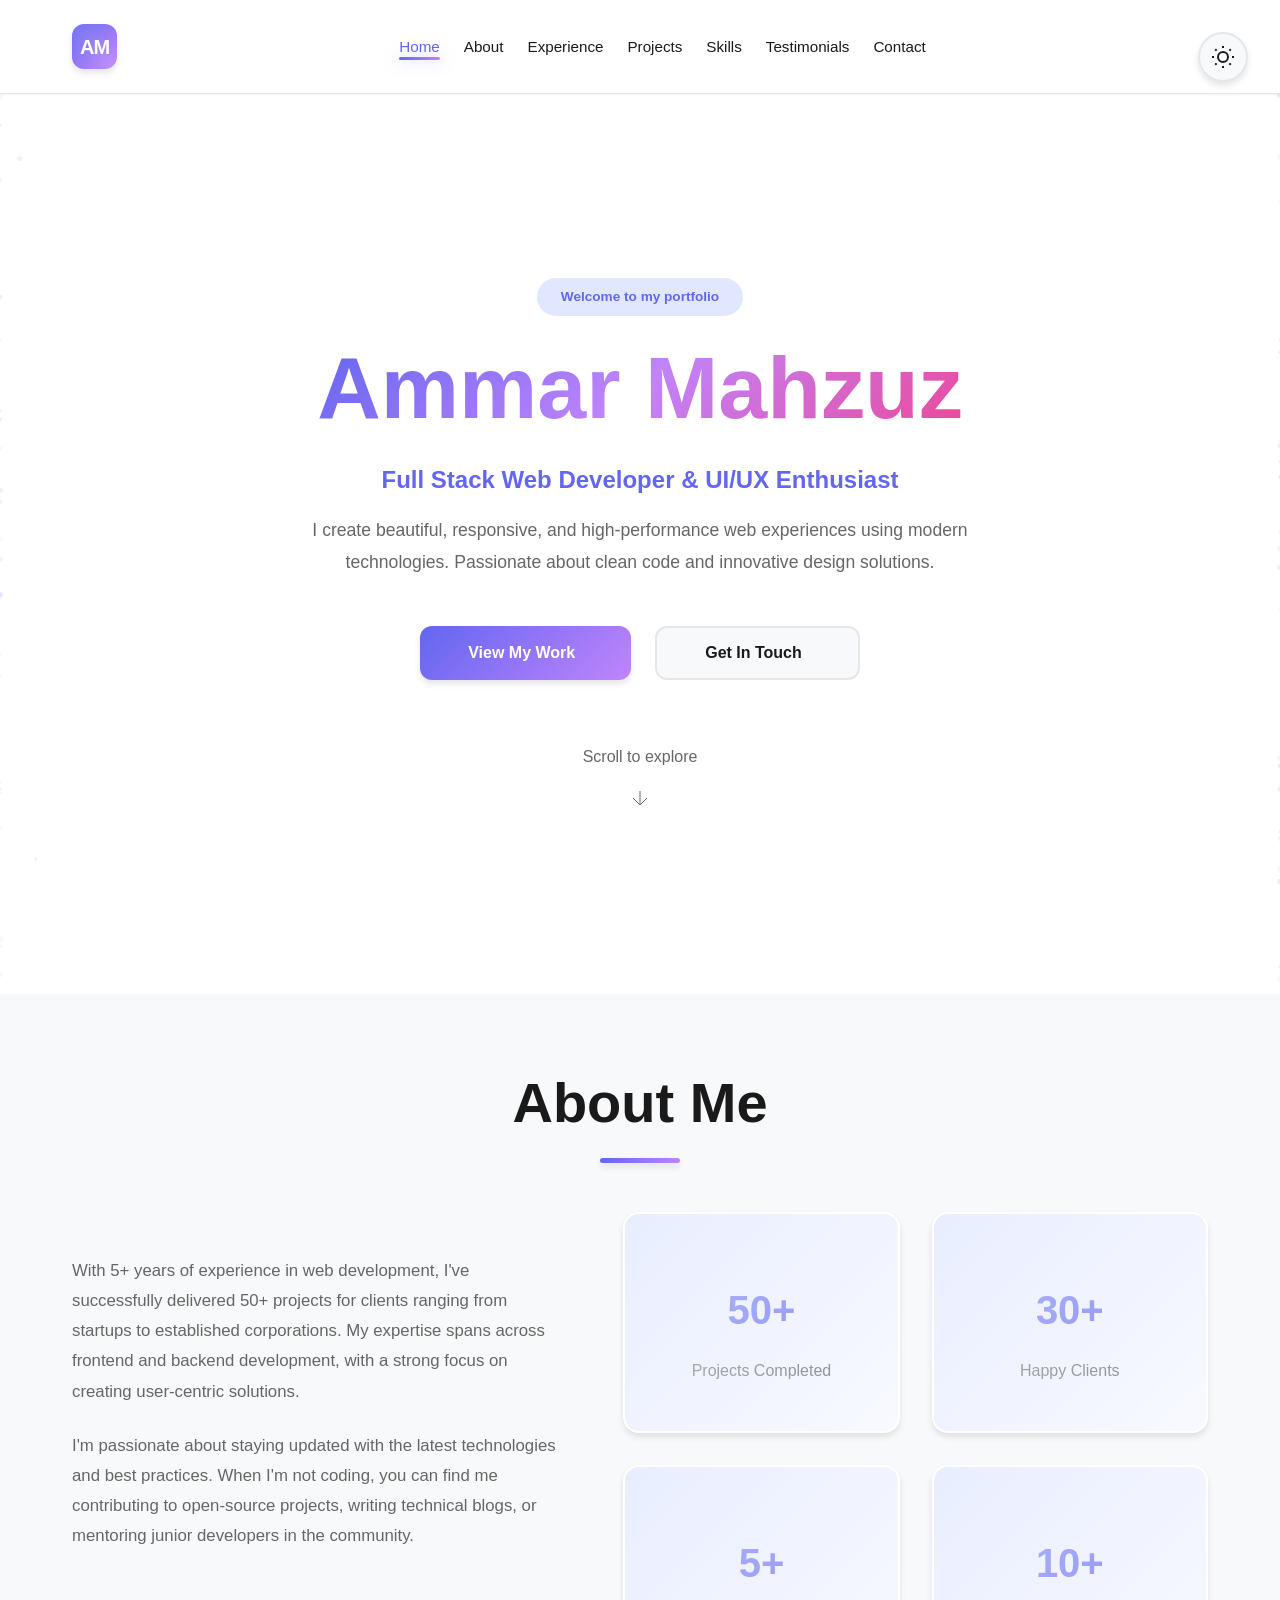
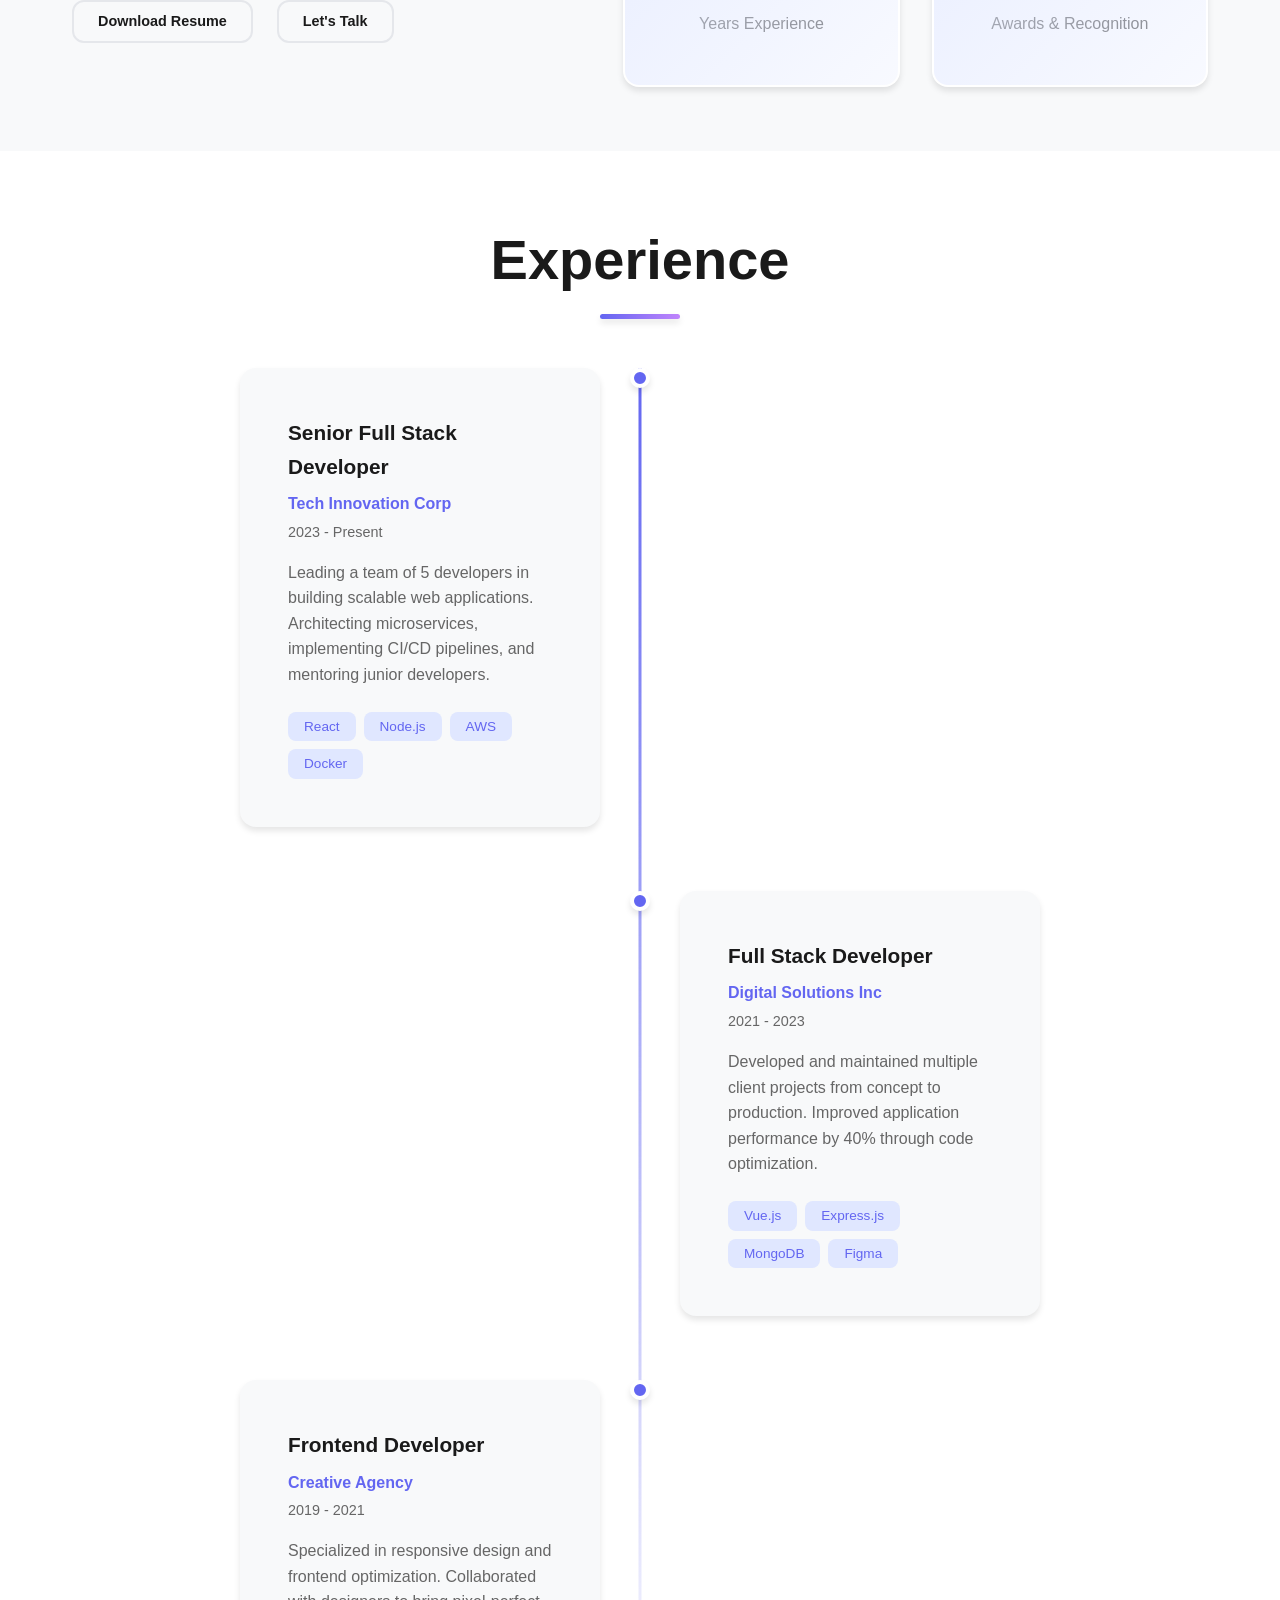
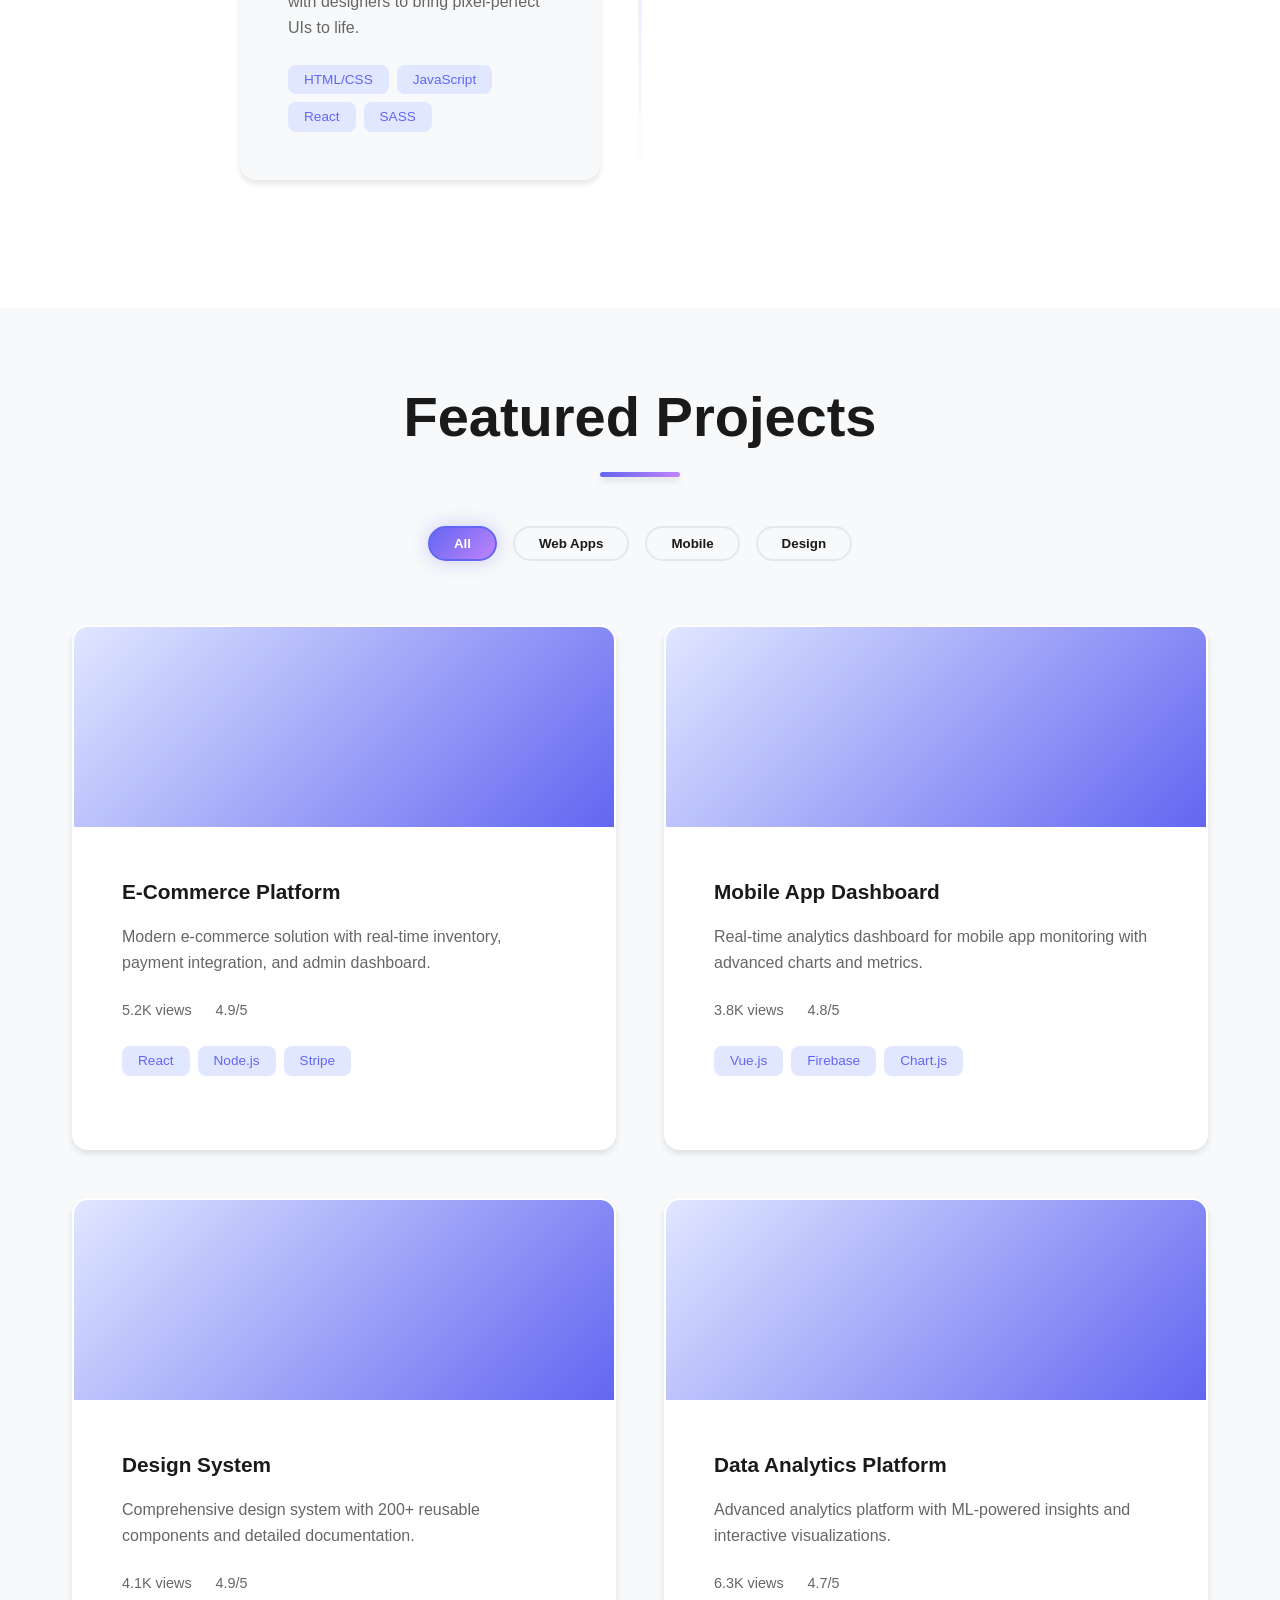
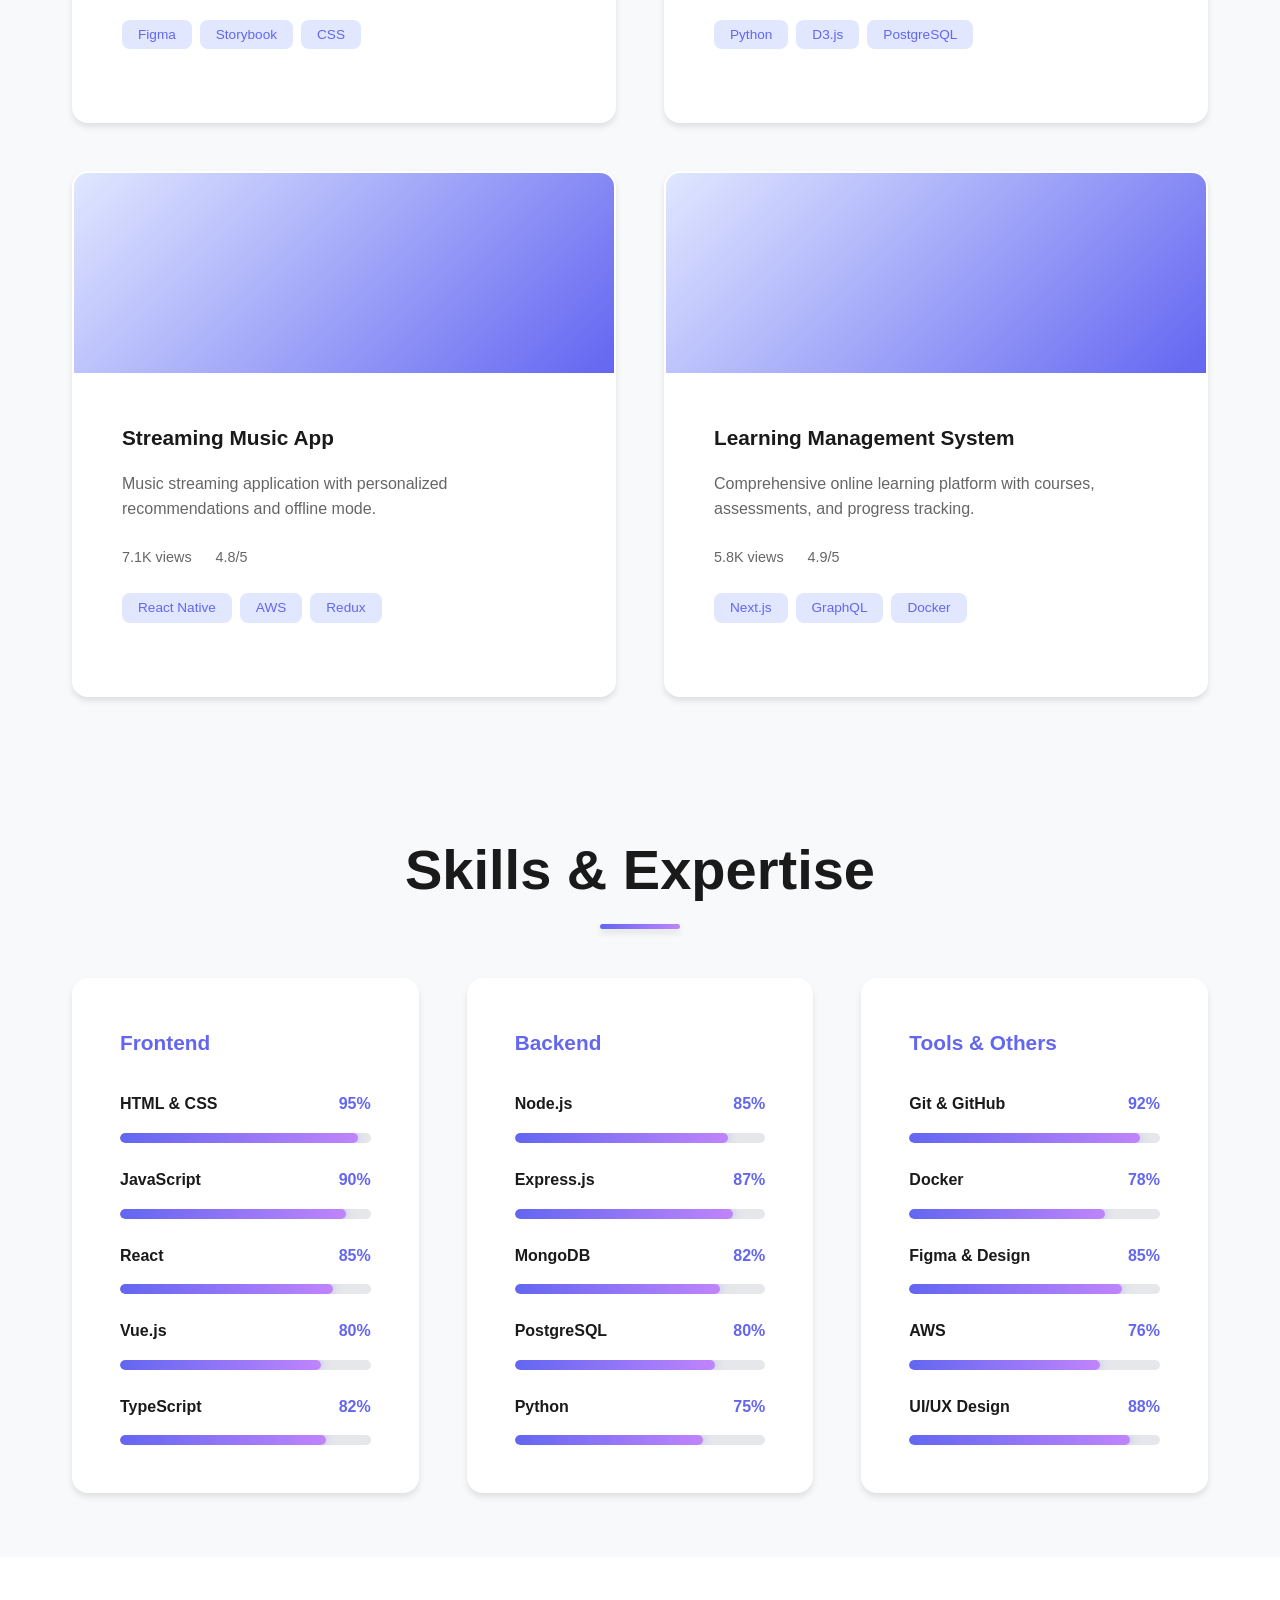
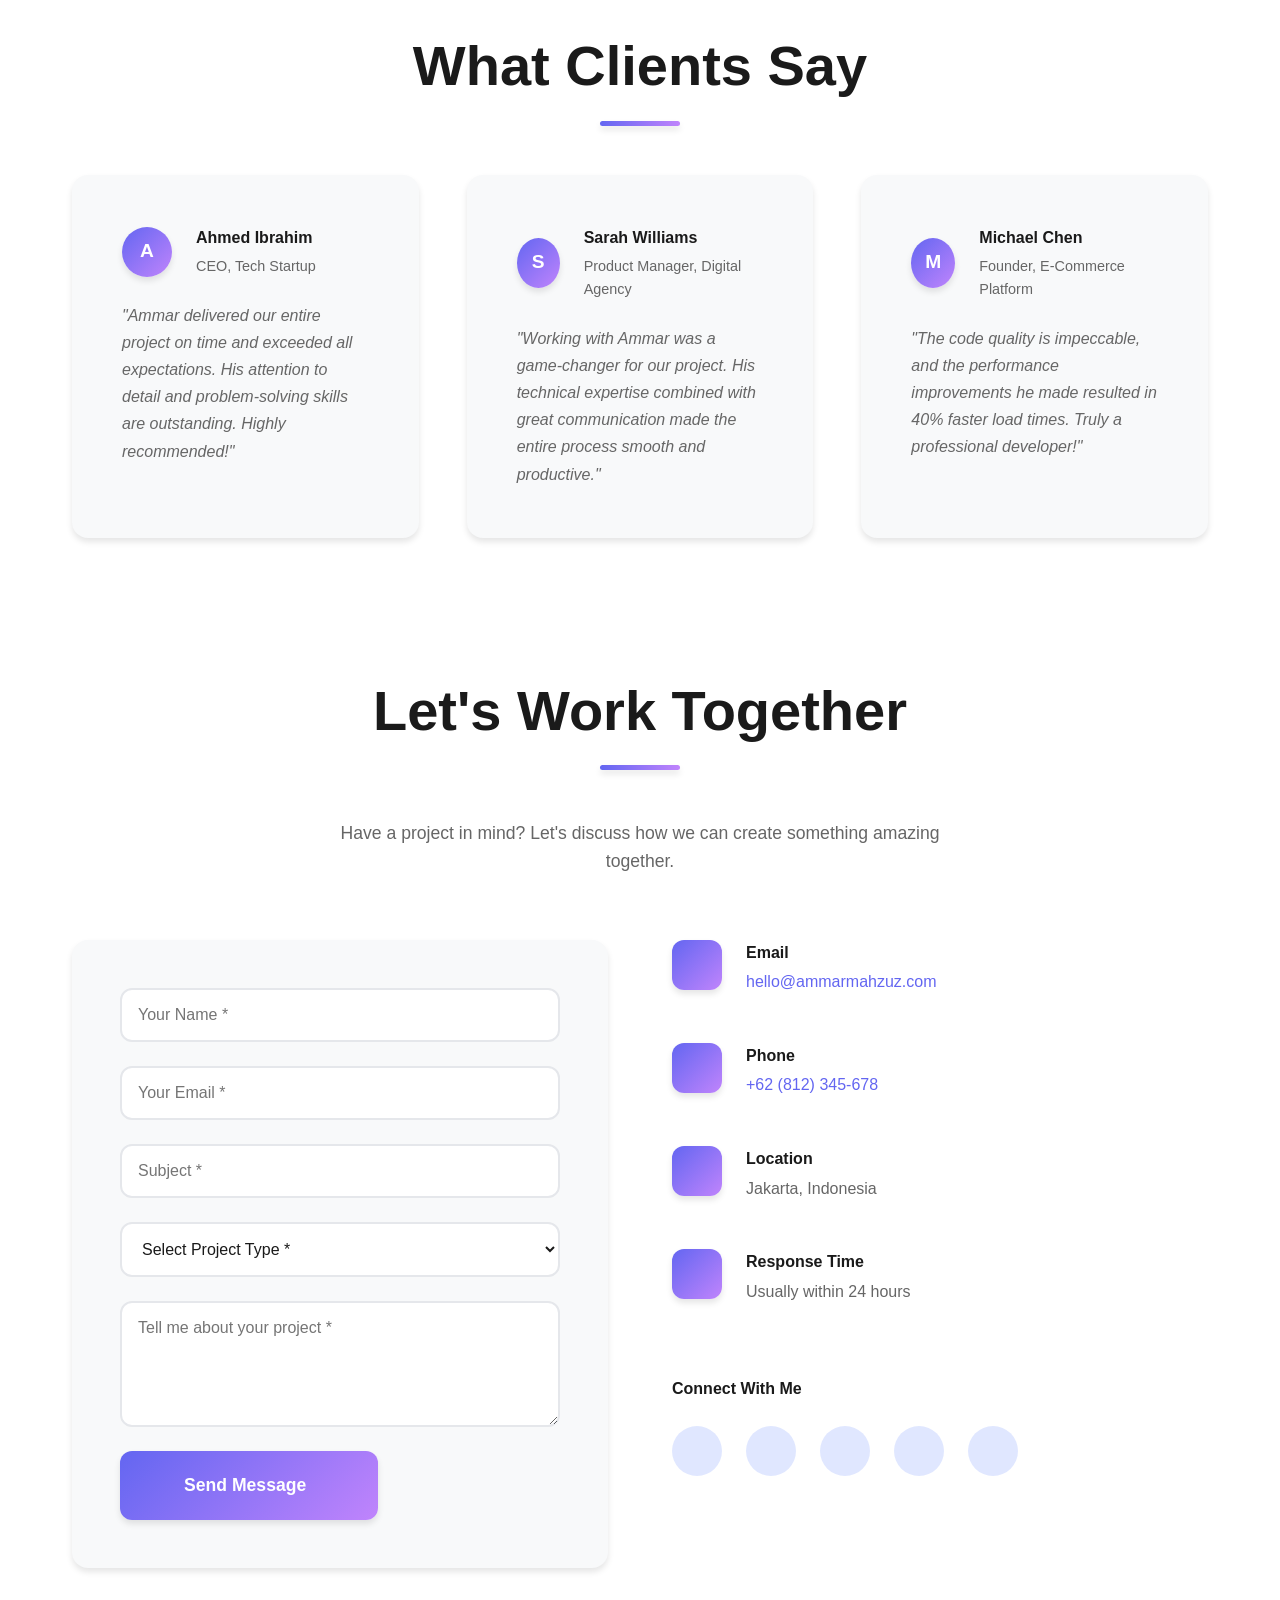
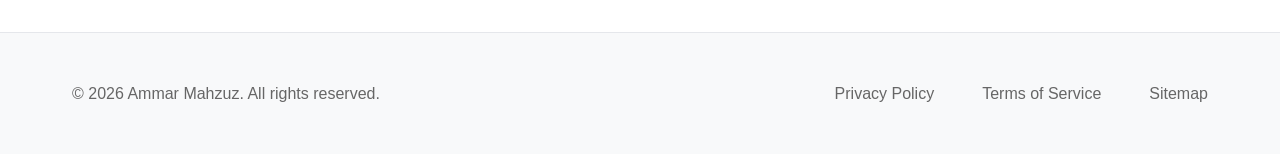
==== commit dc44a346: "Update index.html" ====
--- a/index.html
+++ b/index.html
@@ -4,7 +4,7 @@
     <meta charset="UTF-8">
     <meta name="viewport" content="width=device-width, initial-scale=1.0">
     <title>Ammar Mahzuz - Full Stack Web Developer Portfolio</title>
-    <link rel="stylesheet" href="./css/style.css">
+    <link rel="stylesheet" href="styles.css">
     <link rel="icon" type="image/svg+xml" href="data:image/svg+xml,<svg xmlns='http://www.w3.org/2000/svg' viewBox='0 0 24 24' fill='%236366f1'><circle cx='12' cy='12' r='10'/></svg>">
 </head>
 <body>
--- a/styles.css
+++ b/styles.css
@@ -0,0 +1,1757 @@
+/* ============================================
+   ROOT & THEME VARIABLES - PREMIUM DARK MODE
+   ============================================ */
+:root {
+    /* Light Mode Colors */
+    --bg-primary: #ffffff;
+    --bg-secondary: #f8f9fa;
+    --bg-tertiary: #eff2f5;
+    --text-primary: #1a1a1a;
+    --text-secondary: #666666;
+    --accent-color: #6366f1;
+    --accent-light: #e0e7ff;
+    --accent-dark: #312e81;
+    --border-color: #e5e7eb;
+    --success-color: #10b981;
+    --error-color: #ef4444;
+    --warning-color: #f59e0b;
+    
+    --shadow-sm: 0 1px 2px rgba(0, 0, 0, 0.05);
+    --shadow-md: 0 4px 6px rgba(0, 0, 0, 0.1);
+    --shadow-lg: 0 10px 25px rgba(0, 0, 0, 0.15);
+    --shadow-xl: 0 20px 40px rgba(0, 0, 0, 0.2);
+    
+    /* Spacing */
+    --spacing-xs: 0.25rem;
+    --spacing-sm: 0.5rem;
+    --spacing-md: 1rem;
+    --spacing-lg: 1.5rem;
+    --spacing-xl: 2rem;
+    --spacing-2xl: 3rem;
+    --spacing-3xl: 4rem;
+    
+    /* Border Radius */
+    --radius-sm: 0.375rem;
+    --radius-md: 0.5rem;
+    --radius-lg: 0.75rem;
+    --radius-xl: 1rem;
+    
+    /* Transitions */
+    --transition-fast: 150ms cubic-bezier(0.4, 0, 0.2, 1);
+    --transition-base: 250ms cubic-bezier(0.4, 0, 0.2, 1);
+    --transition-slow: 350ms cubic-bezier(0.4, 0, 0.2, 1);
+}
+
+/* ============================================
+   DARK MODE - PREMIUM VERSION
+   ============================================ */
+html.dark-mode {
+    /* Primary Backgrounds */
+    --bg-primary: #0a0e27;
+    --bg-secondary: #11152f;
+    --bg-tertiary: #1a1f3a;
+    
+    /* Text Colors */
+    --text-primary: #e8ecf1;
+    --text-secondary: #a8b5c4;
+    
+    /* Accent Colors with Glow */
+    --accent-color: #818cf8;
+    --accent-light: #c7d2fe;
+    --accent-dark: #312e81;
+    
+    /* Border with glass effect */
+    --border-color: #2d3748;
+    
+    /* Enhanced Shadows for Dark Mode */
+    --shadow-sm: 0 1px 3px rgba(0, 0, 0, 0.5), 0 0 20px rgba(129, 140, 248, 0.08);
+    --shadow-md: 0 4px 12px rgba(0, 0, 0, 0.6), 0 0 30px rgba(129, 140, 248, 0.12);
+    --shadow-lg: 0 10px 30px rgba(0, 0, 0, 0.7), 0 0 50px rgba(129, 140, 248, 0.15);
+    --shadow-xl: 0 20px 50px rgba(0, 0, 0, 0.8), 0 0 80px rgba(129, 140, 248, 0.2);
+    
+    /* Success, Error, Warning Colors */
+    --success-color: #1db954;
+    --error-color: #ff6b6b;
+    --warning-color: #ffa940;
+}
+
+/* ============================================
+   GLOBAL STYLES
+   ============================================ */
+* {
+    margin: 0;
+    padding: 0;
+    box-sizing: border-box;
+}
+
+html {
+    scroll-behavior: smooth;
+    scroll-padding-top: 80px;
+}
+
+body {
+    font-family: -apple-system, BlinkMacSystemFont, 'Segoe UI', 'Helvetica Neue', sans-serif;
+    background-color: var(--bg-primary);
+    color: var(--text-primary);
+    transition: background-color var(--transition-slow), color var(--transition-slow);
+    line-height: 1.6;
+    overflow-x: hidden;
+}
+
+/* Dark mode background animation */
+html.dark-mode body::before {
+    content: '';
+    position: fixed;
+    top: 0;
+    left: 0;
+    width: 100%;
+    height: 100%;
+    background: radial-gradient(ellipse at 20% 50%, rgba(129, 140, 248, 0.1) 0%, transparent 50%),
+                radial-gradient(ellipse at 80% 80%, rgba(139, 92, 246, 0.08) 0%, transparent 50%),
+                radial-gradient(ellipse at 40% 0%, rgba(99, 102, 241, 0.05) 0%, transparent 50%);
+    pointer-events: none;
+    z-index: -1;
+    animation: backgroundShift 15s ease-in-out infinite;
+}
+
+@keyframes backgroundShift {
+    0%, 100% {
+        opacity: 0.8;
+    }
+    50% {
+        opacity: 1;
+    }
+}
+
+.container {
+    max-width: 1200px;
+    margin: 0 auto;
+    padding: 0 var(--spacing-xl);
+}
+
+/* ============================================
+   LOADING SCREEN - ENHANCED DARK MODE
+   ============================================ */
+.loading-screen {
+    position: fixed;
+    top: 0;
+    left: 0;
+    width: 100%;
+    height: 100%;
+    background: linear-gradient(135deg, var(--bg-primary), var(--bg-secondary));
+    display: flex;
+    flex-direction: column;
+    align-items: center;
+    justify-content: center;
+    z-index: 9999;
+    animation: fadeOut 0.6s ease-out 2.4s forwards;
+}
+
+html.dark-mode .loading-screen {
+    background: linear-gradient(135deg, #0a0e27, #11152f);
+}
+
+.loading-screen::before {
+    content: '';
+    position: absolute;
+    inset: 0;
+    background: radial-gradient(circle at 50% 50%, rgba(129, 140, 248, 0.15), transparent);
+    pointer-events: none;
+}
+
+@keyframes fadeOut {
+    to {
+        opacity: 0;
+        pointer-events: none;
+    }
+}
+
+.loader {
+    display: flex;
+    gap: var(--spacing-md);
+    margin-bottom: var(--spacing-xl);
+    position: relative;
+    z-index: 1;
+}
+
+.loader-circle {
+    width: 12px;
+    height: 12px;
+    border-radius: 50%;
+    background: linear-gradient(135deg, var(--accent-color), #c084fc);
+    animation: bounce 1.4s infinite;
+    box-shadow: 0 0 15px rgba(129, 140, 248, 0.5);
+}
+
+.loader-circle:nth-child(2) {
+    animation-delay: 0.2s;
+}
+
+.loader-circle:nth-child(3) {
+    animation-delay: 0.4s;
+}
+
+@keyframes bounce {
+    0%, 100% {
+        transform: translateY(0);
+    }
+    50% {
+        transform: translateY(-20px);
+    }
+}
+
+.loading-screen p {
+    color: var(--text-secondary);
+    font-weight: 500;
+    position: relative;
+    z-index: 1;
+    font-size: 1.1rem;
+    letter-spacing: 0.5px;
+}
+
+/* ============================================
+   CUSTOM CURSOR - DARK MODE ENHANCED
+   ============================================ */
+.cursor {
+    position: fixed;
+    width: 30px;
+    height: 30px;
+    border: 2px solid var(--accent-color);
+    border-radius: 50%;
+    pointer-events: none;
+    z-index: 9998;
+    opacity: 0;
+    transition: opacity var(--transition-fast);
+    box-shadow: 0 0 10px rgba(129, 140, 248, 0.6);
+}
+
+html.dark-mode .cursor {
+    box-shadow: 0 0 15px rgba(129, 140, 248, 0.8), inset 0 0 10px rgba(129, 140, 248, 0.3);
+}
+
+.cursor-dot {
+    position: fixed;
+    width: 8px;
+    height: 8px;
+    background: linear-gradient(135deg, var(--accent-color), #c084fc);
+    border-radius: 50%;
+    pointer-events: none;
+    z-index: 9998;
+    opacity: 0;
+    box-shadow: 0 0 10px rgba(129, 140, 248, 0.7);
+}
+
+body.has-mouse .cursor,
+body.has-mouse .cursor-dot {
+    opacity: 1;
+}
+
+/* ============================================
+   THEME TOGGLE - PREMIUM DARK MODE
+   ============================================ */
+.theme-toggle {
+    position: fixed;
+    top: var(--spacing-xl);
+    right: var(--spacing-xl);
+    width: 50px;
+    height: 50px;
+    border-radius: 50%;
+    background: var(--bg-secondary);
+    border: 2px solid var(--border-color);
+    cursor: pointer;
+    display: flex;
+    align-items: center;
+    justify-content: center;
+    z-index: 1000;
+    transition: all var(--transition-base);
+    box-shadow: var(--shadow-md);
+}
+
+html.dark-mode .theme-toggle {
+    background: rgba(26, 31, 58, 0.8);
+    backdrop-filter: blur(10px);
+    border-color: rgba(129, 140, 248, 0.3);
+    box-shadow: 0 0 20px rgba(129, 140, 248, 0.2), var(--shadow-md);
+}
+
+.theme-toggle:hover {
+    transform: scale(1.15) rotate(20deg);
+    box-shadow: var(--shadow-lg);
+}
+
+html.dark-mode .theme-toggle:hover {
+    box-shadow: 0 0 30px rgba(129, 140, 248, 0.4), var(--shadow-lg);
+    border-color: rgba(129, 140, 248, 0.6);
+}
+
+.theme-toggle svg {
+    width: 24px;
+    height: 24px;
+    color: var(--text-primary);
+    transition: all var(--transition-fast);
+    filter: drop-shadow(0 0 2px rgba(129, 140, 248, 0));
+}
+
+html.dark-mode .theme-toggle svg {
+    filter: drop-shadow(0 0 8px rgba(129, 140, 248, 0.5));
+}
+
+.theme-toggle .sun-icon {
+    position: absolute;
+    opacity: 1;
+    transform: rotate(0deg);
+}
+
+.theme-toggle .moon-icon {
+    position: absolute;
+    opacity: 0;
+    transform: rotate(-180deg);
+}
+
+html.dark-mode .theme-toggle .sun-icon {
+    opacity: 0;
+    transform: rotate(180deg);
+}
+
+html.dark-mode .theme-toggle .moon-icon {
+    opacity: 1;
+    transform: rotate(0deg);
+}
+
+/* ============================================
+   NAVBAR - GLASSMORPHISM DARK MODE
+   ============================================ */
+.navbar {
+    position: sticky;
+    top: 0;
+    background-color: rgba(255, 255, 255, 0.8);
+    border-bottom: 1px solid var(--border-color);
+    z-index: 999;
+    backdrop-filter: blur(10px);
+    -webkit-backdrop-filter: blur(10px);
+    box-shadow: var(--shadow-sm);
+    transition: all var(--transition-base);
+}
+
+html.dark-mode .navbar {
+    background-color: rgba(10, 14, 39, 0.6);
+    border-bottom: 1px solid rgba(129, 140, 248, 0.1);
+    box-shadow: 0 4px 20px rgba(0, 0, 0, 0.3), 0 0 40px rgba(129, 140, 248, 0.08);
+}
+
+.navbar.scrolled {
+    box-shadow: var(--shadow-md);
+}
+
+html.dark-mode .navbar.scrolled {
+    box-shadow: 0 10px 30px rgba(0, 0, 0, 0.4), 0 0 50px rgba(129, 140, 248, 0.1);
+}
+
+.nav-container {
+    max-width: 1200px;
+    margin: 0 auto;
+    padding: var(--spacing-lg) var(--spacing-xl);
+    display: flex;
+    justify-content: space-between;
+    align-items: center;
+}
+
+.logo {
+    display: flex;
+    align-items: center;
+    font-size: var(--spacing-xl);
+    font-weight: 900;
+    letter-spacing: -1px;
+}
+
+.logo-text {
+    width: 45px;
+    height: 45px;
+    background: linear-gradient(135deg, var(--accent-color), #c084fc);
+    color: white;
+    display: flex;
+    align-items: center;
+    justify-content: center;
+    border-radius: var(--radius-lg);
+    font-size: 20px;
+    font-weight: 800;
+    box-shadow: var(--shadow-md);
+    position: relative;
+    overflow: hidden;
+}
+
+html.dark-mode .logo-text {
+    box-shadow: 0 0 20px rgba(129, 140, 248, 0.5), var(--shadow-md);
+}
+
+.logo-text::before {
+    content: '';
+    position: absolute;
+    inset: 0;
+    background: linear-gradient(45deg, transparent, rgba(255, 255, 255, 0.1), transparent);
+    animation: shimmer 3s infinite;
+}
+
+@keyframes shimmer {
+    0% {
+        transform: translateX(-100%);
+    }
+    100% {
+        transform: translateX(100%);
+    }
+}
+
+.nav-menu {
+    display: flex;
+    list-style: none;
+    gap: var(--spacing-lg);
+}
+
+.nav-link {
+    color: var(--text-primary);
+    text-decoration: none;
+    font-weight: 500;
+    position: relative;
+    transition: color var(--transition-fast);
+    font-size: 0.95rem;
+}
+
+html.dark-mode .nav-link {
+    color: var(--text-secondary);
+}
+
+.nav-link::after {
+    content: '';
+    position: absolute;
+    bottom: -5px;
+    left: 0;
+    width: 0;
+    height: 3px;
+    background: linear-gradient(90deg, var(--accent-color), #c084fc);
+    transition: width var(--transition-base);
+    border-radius: 2px;
+    box-shadow: 0 0 10px rgba(129, 140, 248, 0);
+}
+
+.nav-link:hover::after,
+.nav-link.active::after {
+    width: 100%;
+    box-shadow: 0 0 15px rgba(129, 140, 248, 0.6);
+}
+
+.nav-link:hover,
+.nav-link.active {
+    color: var(--accent-color);
+}
+
+html.dark-mode .nav-link:hover,
+html.dark-mode .nav-link.active {
+    color: var(--accent-light);
+}
+
+@media (max-width: 768px) {
+    .nav-menu {
+        position: absolute;
+        top: 70px;
+        left: 0;
+        width: 100%;
+        flex-direction: column;
+        background-color: var(--bg-primary);
+        gap: 0;
+        border-bottom: 1px solid var(--border-color);
+        max-height: 0;
+        overflow: hidden;
+        transition: max-height var(--transition-base);
+    }
+
+    html.dark-mode .nav-menu {
+        background-color: rgba(17, 21, 47, 0.95);
+        border-bottom: 1px solid rgba(129, 140, 248, 0.1);
+        box-shadow: 0 10px 30px rgba(0, 0, 0, 0.5);
+    }
+
+    .nav-menu.active {
+        max-height: 400px;
+    }
+
+    .nav-menu li {
+        border-bottom: 1px solid var(--border-color);
+    }
+
+    .nav-link {
+        display: block;
+        padding: var(--spacing-lg) var(--spacing-xl);
+    }
+
+    .nav-link::after {
+        display: none;
+    }
+}
+
+/* ============================================
+   HERO SECTION - DARK MODE ENHANCED
+   ============================================ */
+.hero {
+    min-height: 100vh;
+    display: flex;
+    align-items: center;
+    justify-content: center;
+    padding: var(--spacing-3xl) var(--spacing-xl);
+    position: relative;
+    overflow: hidden;
+}
+
+.hero-canvas {
+    position: absolute;
+    top: 0;
+    left: 0;
+    width: 100%;
+    height: 100%;
+    opacity: 0.2;
+}
+
+html.dark-mode .hero-canvas {
+    opacity: 0.4;
+}
+
+.hero-content {
+    position: relative;
+    z-index: 2;
+    max-width: 700px;
+    text-align: center;
+}
+
+.hero-badge {
+    display: inline-block;
+    background-color: var(--accent-light);
+    color: var(--accent-color);
+    padding: var(--spacing-sm) var(--spacing-lg);
+    border-radius: 50px;
+    font-size: 0.85rem;
+    font-weight: 600;
+    margin-bottom: var(--spacing-lg);
+    animation: fadeInDown 0.6s ease-out;
+}
+
+html.dark-mode .hero-badge {
+    background: rgba(129, 140, 248, 0.15);
+    color: var(--accent-light);
+    border: 1px solid rgba(129, 140, 248, 0.3);
+    box-shadow: 0 0 15px rgba(129, 140, 248, 0.2), inset 0 0 10px rgba(129, 140, 248, 0.1);
+}
+
+@keyframes fadeInDown {
+    from {
+        opacity: 0;
+        transform: translateY(-30px);
+    }
+    to {
+        opacity: 1;
+        transform: translateY(0);
+    }
+}
+
+.hero-title {
+    font-size: clamp(2.5rem, 10vw, 5.5rem);
+    font-weight: 900;
+    margin-bottom: var(--spacing-lg);
+    line-height: 1.1;
+    animation: fadeInUp 0.8s ease-out 0.1s both;
+}
+
+.text-gradient {
+    background: linear-gradient(135deg, var(--accent-color), #c084fc, #ec4899);
+    -webkit-background-clip: text;
+    -webkit-text-fill-color: transparent;
+    background-clip: text;
+    animation: gradientShift 8s ease-in-out infinite;
+}
+
+html.dark-mode .text-gradient {
+    background: linear-gradient(135deg, #818cf8, #d4b5fd, #f472b6);
+    -webkit-background-clip: text;
+    -webkit-text-fill-color: transparent;
+    background-clip: text;
+    filter: drop-shadow(0 0 15px rgba(129, 140, 248, 0.3));
+}
+
+@keyframes gradientShift {
+    0%, 100% { 
+        filter: hue-rotate(0deg) saturate(1) brightness(1);
+    }
+    50% { 
+        filter: hue-rotate(15deg) saturate(1.3) brightness(1.1);
+    }
+}
+
+.hero-subtitle {
+    font-size: 1.5rem;
+    color: var(--accent-color);
+    font-weight: 700;
+    margin-bottom: var(--spacing-md);
+    animation: fadeInUp 0.8s ease-out 0.2s both;
+}
+
+html.dark-mode .hero-subtitle {
+    color: var(--accent-light);
+    text-shadow: 0 0 20px rgba(129, 140, 248, 0.3);
+}
+
+.hero-description {
+    font-size: 1.1rem;
+    color: var(--text-secondary);
+    margin-bottom: var(--spacing-2xl);
+    line-height: 1.8;
+    animation: fadeInUp 0.8s ease-out 0.3s both;
+}
+
+@keyframes fadeInUp {
+    from {
+        opacity: 0;
+        transform: translateY(30px);
+    }
+    to {
+        opacity: 1;
+        transform: translateY(0);
+    }
+}
+
+.hero-buttons {
+    display: flex;
+    gap: var(--spacing-lg);
+    justify-content: center;
+    margin-bottom: var(--spacing-3xl);
+    flex-wrap: wrap;
+    animation: fadeInUp 0.8s ease-out 0.4s both;
+}
+
+.btn {
+    padding: var(--spacing-md) var(--spacing-2xl);
+    border: none;
+    border-radius: var(--radius-lg);
+    font-size: 1rem;
+    font-weight: 600;
+    cursor: pointer;
+    transition: all var(--transition-base);
+    text-decoration: none;
+    display: inline-flex;
+    align-items: center;
+    gap: var(--spacing-sm);
+}
+
+.btn-primary {
+    background: linear-gradient(135deg, var(--accent-color), #c084fc);
+    color: white;
+    box-shadow: var(--shadow-md);
+    position: relative;
+    overflow: hidden;
+}
+
+html.dark-mode .btn-primary {
+    background: linear-gradient(135deg, #818cf8, #d4b5fd);
+    box-shadow: 0 0 20px rgba(129, 140, 248, 0.4), var(--shadow-md);
+}
+
+.btn-primary::before {
+    content: '';
+    position: absolute;
+    top: 0;
+    left: -100%;
+    width: 100%;
+    height: 100%;
+    background: linear-gradient(90deg, transparent, rgba(255, 255, 255, 0.3), transparent);
+    transition: left var(--transition-base);
+}
+
+.btn-primary:hover::before {
+    left: 100%;
+}
+
+.btn-primary:hover {
+    transform: translateY(-3px);
+    box-shadow: var(--shadow-lg);
+}
+
+html.dark-mode .btn-primary:hover {
+    box-shadow: 0 0 30px rgba(129, 140, 248, 0.6), var(--shadow-lg);
+}
+
+.btn-primary:active {
+    transform: translateY(-1px);
+}
+
+.btn-secondary {
+    background-color: var(--bg-secondary);
+    color: var(--text-primary);
+    border: 2px solid var(--border-color);
+}
+
+html.dark-mode .btn-secondary {
+    background: rgba(26, 31, 58, 0.6);
+    color: var(--text-primary);
+    border: 2px solid rgba(129, 140, 248, 0.3);
+    box-shadow: inset 0 0 15px rgba(129, 140, 248, 0.05);
+}
+
+.btn-secondary:hover {
+    background-color: var(--accent-light);
+    border-color: var(--accent-color);
+    transform: translateY(-2px);
+}
+
+html.dark-mode .btn-secondary:hover {
+    background: rgba(129, 140, 248, 0.15);
+    border-color: rgba(129, 140, 248, 0.6);
+    box-shadow: 0 0 20px rgba(129, 140, 248, 0.3), inset 0 0 15px rgba(129, 140, 248, 0.1);
+}
+
+.btn-large {
+    padding: var(--spacing-lg) var(--spacing-3xl);
+    font-size: 1.1rem;
+}
+
+.btn-small {
+    padding: var(--spacing-sm) var(--spacing-lg);
+    font-size: 0.9rem;
+}
+
+.scroll-indicator {
+    display: flex;
+    flex-direction: column;
+    align-items: center;
+    gap: var(--spacing-md);
+    color: var(--text-secondary);
+    animation: bounce 2s infinite;
+}
+
+@keyframes bounce {
+    0%, 100% { transform: translateY(0); }
+    50% { transform: translateY(10px); }
+}
+
+.scroll-icon {
+    width: 24px;
+    height: 24px;
+}
+
+/* ============================================
+   ABOUT SECTION - GLASS EFFECT
+   ============================================ */
+.about {
+    padding: var(--spacing-3xl) var(--spacing-xl);
+    background-color: var(--bg-secondary);
+}
+
+html.dark-mode .about {
+    background: linear-gradient(180deg, rgba(10, 14, 39, 0.5), rgba(17, 21, 47, 0.8)),
+                radial-gradient(ellipse at 50% 100%, rgba(129, 140, 248, 0.1), transparent 70%);
+    backdrop-filter: blur(2px);
+}
+
+.section-title {
+    font-size: clamp(2rem, 6vw, 3.5rem);
+    font-weight: 900;
+    margin-bottom: var(--spacing-3xl);
+    text-align: center;
+    position: relative;
+    display: inline-block;
+    width: 100%;
+}
+
+.section-title::after {
+    content: '';
+    position: absolute;
+    bottom: -15px;
+    left: 50%;
+    transform: translateX(-50%);
+    width: 80px;
+    height: 5px;
+    background: linear-gradient(90deg, var(--accent-color), #c084fc);
+    border-radius: 3px;
+    box-shadow: var(--shadow-md);
+}
+
+html.dark-mode .section-title::after {
+    box-shadow: 0 0 20px rgba(129, 140, 248, 0.5), var(--shadow-md);
+}
+
+.about-content {
+    display: grid;
+    grid-template-columns: 1fr 1.2fr;
+    gap: var(--spacing-3xl);
+    align-items: center;
+}
+
+.about-text p {
+    margin-bottom: var(--spacing-lg);
+    color: var(--text-secondary);
+    font-size: 1.05rem;
+    line-height: 1.8;
+}
+
+.about-cta {
+    display: flex;
+    gap: var(--spacing-lg);
+    margin-top: var(--spacing-2xl);
+}
+
+.about-stats {
+    display: grid;
+    grid-template-columns: repeat(2, 1fr);
+    gap: var(--spacing-xl);
+}
+
+.stat-card {
+    background-color: var(--bg-primary);
+    padding: var(--spacing-2xl);
+    border-radius: var(--radius-xl);
+    text-align: center;
+    box-shadow: var(--shadow-md);
+    border: 2px solid transparent;
+    position: relative;
+    overflow: hidden;
+}
+
+html.dark-mode .stat-card {
+    background: linear-gradient(135deg, rgba(26, 31, 58, 0.8), rgba(17, 21, 47, 0.6));
+    border: 1px solid rgba(129, 140, 248, 0.15);
+    backdrop-filter: blur(10px);
+    -webkit-backdrop-filter: blur(10px);
+    box-shadow: 0 8px 32px rgba(0, 0, 0, 0.3), 0 0 15px rgba(129, 140, 248, 0.1);
+}
+
+.stat-card::before {
+    content: '';
+    position: absolute;
+    top: -50%;
+    right: -50%;
+    width: 200%;
+    height: 200%;
+    background: linear-gradient(135deg, var(--accent-light), transparent);
+    opacity: 0;
+    transition: all var(--transition-slow);
+}
+
+html.dark-mode .stat-card::before {
+    background: radial-gradient(circle at 50% 50%, rgba(129, 140, 248, 0.2), transparent);
+}
+
+.stat-card.stat-animated::before {
+    opacity: 1;
+    top: 0;
+    right: 0;
+}
+
+.stat-card:hover {
+    transform: translateY(-8px);
+    border-color: var(--accent-color);
+    box-shadow: var(--shadow-lg);
+}
+
+html.dark-mode .stat-card:hover {
+    border-color: rgba(129, 140, 248, 0.5);
+    box-shadow: 0 0 40px rgba(129, 140, 248, 0.3), 0 15px 40px rgba(0, 0, 0, 0.4);
+}
+
+.stat-icon {
+    font-size: 2.5rem;
+    color: var(--accent-color);
+    margin-bottom: var(--spacing-md);
+}
+
+html.dark-mode .stat-icon {
+    color: var(--accent-light);
+    filter: drop-shadow(0 0 10px rgba(129, 140, 248, 0.4));
+}
+
+.stat-card h3 {
+    font-size: 2.5rem;
+    color: var(--accent-color);
+    margin-bottom: var(--spacing-md);
+}
+
+html.dark-mode .stat-card h3 {
+    color: var(--accent-light);
+}
+
+.stat-card p {
+    color: var(--text-secondary);
+    font-weight: 500;
+}
+
+@media (max-width: 768px) {
+    .about-content {
+        grid-template-columns: 1fr;
+    }
+    
+    .about-cta {
+        flex-direction: column;
+    }
+}
+
+/* ============================================
+   EXPERIENCE SECTION - GLASSMORPHISM
+   ============================================ */
+.experience {
+    padding: var(--spacing-3xl) var(--spacing-xl);
+}
+
+html.dark-mode .experience {
+    background: radial-gradient(ellipse at 0% 50%, rgba(129, 140, 248, 0.05), transparent 70%);
+}
+
+.experience-timeline {
+    position: relative;
+    max-width: 800px;
+    margin: 0 auto;
+}
+
+.experience-timeline::before {
+    content: '';
+    position: absolute;
+    left: 50%;
+    transform: translateX(-50%);
+    width: 3px;
+    height: 100%;
+    background: linear-gradient(180deg, var(--accent-color), transparent);
+}
+
+html.dark-mode .experience-timeline::before {
+    background: linear-gradient(180deg, 
+                    rgba(129, 140, 248, 0.5),
+                    rgba(129, 140, 248, 0.2),
+                    transparent);
+    box-shadow: 0 0 20px rgba(129, 140, 248, 0.3);
+}
+
+.timeline-item {
+    margin-bottom: var(--spacing-3xl);
+    position: relative;
+}
+
+.timeline-dot {
+    position: absolute;
+    left: 50%;
+    top: 0;
+    transform: translateX(-50%);
+    width: 20px;
+    height: 20px;
+    background-color: var(--accent-color);
+    border: 4px solid var(--bg-primary);
+    border-radius: 50%;
+    box-shadow: var(--shadow-md);
+}
+
+html.dark-mode .timeline-dot {
+    background: linear-gradient(135deg, var(--accent-color), #d4b5fd);
+    border-color: var(--bg-primary);
+    box-shadow: 0 0 15px rgba(129, 140, 248, 0.6), 0 0 30px rgba(129, 140, 248, 0.3);
+}
+
+.timeline-content {
+    background-color: var(--bg-secondary);
+    padding: var(--spacing-2xl);
+    border-radius: var(--radius-xl);
+    width: calc(50% - 40px);
+    box-shadow: var(--shadow-md);
+    transition: all var(--transition-base);
+}
+
+html.dark-mode .timeline-content {
+    background: linear-gradient(135deg, rgba(26, 31, 58, 0.7), rgba(17, 21, 47, 0.5));
+    border: 1px solid rgba(129, 140, 248, 0.15);
+    backdrop-filter: blur(10px);
+    -webkit-backdrop-filter: blur(10px);
+    box-shadow: 0 8px 32px rgba(0, 0, 0, 0.3), 0 0 15px rgba(129, 140, 248, 0.1);
+}
+
+.timeline-item:nth-child(odd) .timeline-content {
+    margin-left: 0;
+    margin-right: auto;
+}
+
+.timeline-item:nth-child(even) .timeline-content {
+    margin-left: auto;
+    margin-right: 0;
+}
+
+.timeline-content:hover {
+    box-shadow: var(--shadow-lg);
+    transform: translateY(-5px);
+}
+
+html.dark-mode .timeline-content:hover {
+    box-shadow: 0 0 40px rgba(129, 140, 248, 0.4), 0 15px 40px rgba(0, 0, 0, 0.4);
+    border-color: rgba(129, 140, 248, 0.4);
+}
+
+.timeline-content h3 {
+    font-size: 1.3rem;
+    margin-bottom: var(--spacing-sm);
+}
+
+.timeline-content .company {
+    color: var(--accent-color);
+    font-weight: 600;
+    margin-bottom: var(--spacing-xs);
+}
+
+html.dark-mode .timeline-content .company {
+    color: var(--accent-light);
+}
+
+.timeline-content .duration {
+    color: var(--text-secondary);
+    font-size: 0.9rem;
+    margin-bottom: var(--spacing-md);
+}
+
+.timeline-content .description {
+    color: var(--text-secondary);
+    margin-bottom: var(--spacing-lg);
+    line-height: 1.6;
+}
+
+.tech-stack {
+    display: flex;
+    gap: var(--spacing-sm);
+    flex-wrap: wrap;
+}
+
+.tech-stack span {
+    background-color: var(--accent-light);
+    color: var(--accent-color);
+    padding: var(--spacing-xs) var(--spacing-md);
+    border-radius: var(--radius-md);
+    font-size: 0.85rem;
+    font-weight: 500;
+}
+
+html.dark-mode .tech-stack span {
+    background: rgba(129, 140, 248, 0.15);
+    color: var(--accent-light);
+    border: 1px solid rgba(129, 140, 248, 0.3);
+}
+
+@media (max-width: 768px) {
+    .experience-timeline::before {
+        left: 0;
+    }
+
+    .timeline-dot {
+        left: 0;
+        transform: translateX(-50%);
+    }
+
+    .timeline-content {
+        width: calc(100% - 50px);
+        margin-left: 50px !important;
+        margin-right: 0 !important;
+    }
+}
+
+/* ============================================
+   PROJECTS SECTION - DARK MODE GLASS
+   ============================================ */
+.projects {
+    padding: var(--spacing-3xl) var(--spacing-xl);
+    background-color: var(--bg-secondary);
+}
+
+html.dark-mode .projects {
+    background: linear-gradient(180deg,
+                    rgba(17, 21, 47, 0.8),
+                    rgba(10, 14, 39, 0.6)),
+                radial-gradient(ellipse at 50% 0%, rgba(129, 140, 248, 0.08), transparent 70%);
+}
+
+.projects-filter {
+    display: flex;
+    justify-content: center;
+    gap: var(--spacing-md);
+    margin-bottom: var(--spacing-3xl);
+    flex-wrap: wrap;
+}
+
+.filter-btn {
+    padding: var(--spacing-sm) var(--spacing-lg);
+    border: 2px solid var(--border-color);
+    background-color: transparent;
+    color: var(--text-primary);
+    border-radius: 50px;
+    cursor: pointer;
+    font-weight: 600;
+    transition: all var(--transition-base);
+}
+
+html.dark-mode .filter-btn {
+    border-color: rgba(129, 140, 248, 0.3);
+    color: var(--text-secondary);
+}
+
+.filter-btn:hover,
+.filter-btn.active {
+    background: linear-gradient(135deg, var(--accent-color), #c084fc);
+    color: white;
+    border-color: var(--accent-color);
+    box-shadow: 0 0 20px rgba(129, 140, 248, 0.4);
+}
+
+html.dark-mode .filter-btn:hover,
+html.dark-mode .filter-btn.active {
+    background: linear-gradient(135deg, #818cf8, #d4b5fd);
+    box-shadow: 0 0 30px rgba(129, 140, 248, 0.5);
+}
+
+.projects-grid {
+    display: grid;
+    grid-template-columns: repeat(auto-fill, minmax(350px, 1fr));
+    gap: var(--spacing-2xl);
+}
+
+.project-card {
+    background-color: var(--bg-primary);
+    border-radius: var(--radius-xl);
+    overflow: hidden;
+    box-shadow: var(--shadow-md);
+    transition: all var(--transition-base);
+    display: flex;
+    flex-direction: column;
+    border: 2px solid transparent;
+    opacity: 0;
+    animation: fadeInUp 0.6s ease-out forwards;
+}
+
+html.dark-mode .project-card {
+    background: linear-gradient(135deg, rgba(26, 31, 58, 0.8), rgba(17, 21, 47, 0.6));
+    border: 1px solid rgba(129, 140, 248, 0.15);
+    box-shadow: 0 8px 32px rgba(0, 0, 0, 0.3), 0 0 15px rgba(129, 140, 248, 0.1);
+}
+
+.project-card:hover {
+    transform: translateY(-12px);
+    box-shadow: var(--shadow-xl);
+    border-color: var(--accent-color);
+}
+
+html.dark-mode .project-card:hover {
+    border-color: rgba(129, 140, 248, 0.5);
+    box-shadow: 0 0 50px rgba(129, 140, 248, 0.4), 0 20px 50px rgba(0, 0, 0, 0.5);
+}
+
+.project-image {
+    width: 100%;
+    height: 200px;
+    background: linear-gradient(135deg, var(--accent-light), var(--accent-color));
+    display: flex;
+    align-items: center;
+    justify-content: center;
+    overflow: hidden;
+    position: relative;
+}
+
+html.dark-mode .project-image {
+    background: linear-gradient(135deg, rgba(129, 140, 248, 0.2), rgba(196, 132, 252, 0.1));
+}
+
+.image-placeholder {
+    font-size: 4rem;
+    color: var(--accent-color);
+    opacity: 0.6;
+    transition: all var(--transition-base);
+}
+
+html.dark-mode .image-placeholder {
+    color: var(--accent-light);
+    opacity: 0.8;
+    filter: drop-shadow(0 0 10px rgba(129, 140, 248, 0.3));
+}
+
+.project-card:hover .image-placeholder {
+    transform: scale(1.2);
+    opacity: 1;
+}
+
+.project-overlay {
+    position: absolute;
+    top: 0;
+    left: 0;
+    width: 100%;
+    height: 100%;
+    background: rgba(0, 0, 0, 0.7);
+    display: flex;
+    align-items: center;
+    justify-content: center;
+    opacity: 0;
+    transition: all var(--transition-base);
+}
+
+html.dark-mode .project-overlay {
+    background: rgba(0, 0, 0, 0.85);
+}
+
+.project-card:hover .project-overlay {
+    opacity: 1;
+}
+
+.project-view-btn {
+    padding: var(--spacing-md) var(--spacing-2xl);
+    background-color: white;
+    color: var(--accent-color);
+    text-decoration: none;
+    border-radius: var(--radius-lg);
+    font-weight: 600;
+    transition: all var(--transition-base);
+    display: inline-block;
+    cursor: pointer;
+}
+
+html.dark-mode .project-view-btn {
+    background: linear-gradient(135deg, #818cf8, #d4b5fd);
+    color: white;
+    box-shadow: 0 0 20px rgba(129, 140, 248, 0.4);
+}
+
+.project-view-btn:hover {
+    transform: translateY(-2px);
+    box-shadow: 0 10px 25px rgba(0, 0, 0, 0.2);
+}
+
+html.dark-mode .project-view-btn:hover {
+    box-shadow: 0 0 30px rgba(129, 140, 248, 0.6), 0 10px 25px rgba(0, 0, 0, 0.3);
+}
+
+.project-content {
+    padding: var(--spacing-2xl);
+    display: flex;
+    flex-direction: column;
+    flex-grow: 1;
+}
+
+.project-content h3 {
+    font-size: 1.3rem;
+    margin-bottom: var(--spacing-md);
+    color: var(--text-primary);
+}
+
+html.dark-mode .project-content h3 {
+    color: var(--accent-light);
+}
+
+.project-content p {
+    color: var(--text-secondary);
+    margin-bottom: var(--spacing-lg);
+    flex-grow: 1;
+    line-height: 1.6;
+}
+
+.project-stats {
+    display: flex;
+    gap: var(--spacing-lg);
+    margin-bottom: var(--spacing-lg);
+    font-size: 0.9rem;
+    color: var(--text-secondary);
+}
+
+.project-tags {
+    display: flex;
+    gap: var(--spacing-sm);
+    margin-bottom: var(--spacing-lg);
+    flex-wrap: wrap;
+}
+
+.tag {
+    background-color: var(--accent-light);
+    color: var(--accent-color);
+    padding: var(--spacing-xs) var(--spacing-md);
+    border-radius: var(--radius-md);
+    font-size: 0.85rem;
+    font-weight: 500;
+}
+
+html.dark-mode .tag {
+    background: rgba(129, 140, 248, 0.15);
+    color: var(--accent-light);
+    border: 1px solid rgba(129, 140, 248, 0.3);
+}
+
+/* ============================================
+   SKILLS SECTION - ANIMATED DARK MODE
+   ============================================ */
+.skills {
+    padding: var(--spacing-3xl) var(--spacing-xl);
+    background-color: var(--bg-secondary);
+}
+
+html.dark-mode .skills {
+    background: linear-gradient(180deg,
+                    rgba(17, 21, 47, 0.8),
+                    rgba(10, 14, 39, 0.6)),
+                radial-gradient(ellipse at 100% 50%, rgba(129, 140, 248, 0.05), transparent 70%);
+}
+
+.skills-container {
+    display: grid;
+    grid-template-columns: repeat(auto-fit, minmax(280px, 1fr));
+    gap: var(--spacing-2xl);
+}
+
+.skills-column {
+    background-color: var(--bg-primary);
+    padding: var(--spacing-2xl);
+    border-radius: var(--radius-xl);
+    box-shadow: var(--shadow-md);
+    transition: all var(--transition-base);
+}
+
+html.dark-mode .skills-column {
+    background: linear-gradient(135deg, rgba(26, 31, 58, 0.8), rgba(17, 21, 47, 0.6));
+    border: 1px solid rgba(129, 140, 248, 0.15);
+    backdrop-filter: blur(10px);
+    -webkit-backdrop-filter: blur(10px);
+    box-shadow: 0 8px 32px rgba(0, 0, 0, 0.3), 0 0 15px rgba(129, 140, 248, 0.1);
+}
+
+.skills-column:hover {
+    transform: translateY(-8px);
+    box-shadow: var(--shadow-lg);
+}
+
+html.dark-mode .skills-column:hover {
+    border-color: rgba(129, 140, 248, 0.4);
+    box-shadow: 0 0 40px rgba(129, 140, 248, 0.3), 0 15px 40px rgba(0, 0, 0, 0.4);
+}
+
+.skill-category-title {
+    font-size: 1.3rem;
+    margin-bottom: var(--spacing-xl);
+    color: var(--accent-color);
+    font-weight: 700;
+}
+
+html.dark-mode .skill-category-title {
+    color: var(--accent-light);
+    text-shadow: 0 0 10px rgba(129, 140, 248, 0.3);
+}
+
+.skill-list {
+    display: flex;
+    flex-direction: column;
+    gap: var(--spacing-lg);
+}
+
+.skill-item {
+    display: flex;
+    flex-direction: column;
+    gap: var(--spacing-md);
+}
+
+.skill-header {
+    display: flex;
+    justify-content: space-between;
+    align-items: center;
+}
+
+.skill-name {
+    font-weight: 600;
+    color: var(--text-primary);
+}
+
+html.dark-mode .skill-name {
+    color: var(--text-secondary);
+}
+
+.skill-percent {
+    font-weight: 700;
+    color: var(--accent-color);
+}
+
+html.dark-mode .skill-percent {
+    color: var(--accent-light);
+}
+
+.skill-bar {
+    width: 100%;
+    height: 10px;
+    background-color: var(--border-color);
+    border-radius: var(--radius-sm);
+    overflow: hidden;
+    position: relative;
+}
+
+html.dark-mode .skill-bar {
+    background: rgba(129, 140, 248, 0.1);
+    border: 1px solid rgba(129, 140, 248, 0.2);
+    box-shadow: inset 0 0 10px rgba(0, 0, 0, 0.3);
+}
+
+.skill-progress {
+    height: 100%;
+    background: linear-gradient(90deg, var(--accent-color), #c084fc);
+    border-radius: var(--radius-sm);
+    animation: progressLoad 1.5s ease-out;
+    box-shadow: 0 0 10px rgba(129, 140, 248, 0.5);
+}
+
+html.dark-mode .skill-progress {
+    background: linear-gradient(90deg, #818cf8, #d4b5fd);
+    box-shadow: 0 0 15px rgba(129, 140, 248, 0.6);
+}
+
+@keyframes progressLoad {
+    from {
+        width: 0;
+    }
+}
+
+/* ============================================
+   TESTIMONIALS SECTION
+   ============================================ */
+.testimonials {
+    padding: var(--spacing-3xl) var(--spacing-xl);
+}
+
+html.dark-mode .testimonials {
+    background: radial-gradient(ellipse at 50% 50%, rgba(129, 140, 248, 0.05), transparent 70%);
+}
+
+.testimonials-grid {
+    display: grid;
+    grid-template-columns: repeat(auto-fit, minmax(300px, 1fr));
+    gap: var(--spacing-2xl);
+}
+
+.testimonial-card {
+    background-color: var(--bg-secondary);
+    padding: var(--spacing-2xl);
+    border-radius: var(--radius-xl);
+    box-shadow: var(--shadow-md);
+    transition: all var(--transition-base);
+    border: 2px solid transparent;
+}
+
+html.dark-mode .testimonial-card {
+    background: linear-gradient(135deg, rgba(26, 31, 58, 0.7), rgba(17, 21, 47, 0.5));
+    border: 1px solid rgba(129, 140, 248, 0.15);
+    box-shadow: 0 8px 32px rgba(0, 0, 0, 0.3), 0 0 15px rgba(129, 140, 248, 0.1);
+}
+
+.testimonial-card:hover {
+    transform: translateY(-8px);
+    border-color: var(--accent-color);
+    box-shadow: var(--shadow-lg);
+}
+
+html.dark-mode .testimonial-card:hover {
+    border-color: rgba(129, 140, 248, 0.5);
+    box-shadow: 0 0 40px rgba(129, 140, 248, 0.3), 0 15px 40px rgba(0, 0, 0, 0.4);
+}
+
+.testimonial-header {
+    display: flex;
+    gap: var(--spacing-lg);
+    margin-bottom: var(--spacing-lg);
+    align-items: center;
+}
+
+.client-avatar {
+    width: 50px;
+    height: 50px;
+    background: linear-gradient(135deg, var(--accent-color), #c084fc);
+    color: white;
+    display: flex;
+    align-items: center;
+    justify-content: center;
+    border-radius: 50%;
+    font-weight: 700;
+    font-size: 1.2rem;
+    box-shadow: var(--shadow-md);
+}
+
+html.dark-mode .client-avatar {
+    box-shadow: 0 0 20px rgba(129, 140, 248, 0.4), var(--shadow-md);
+}
+
+.client-info h4 {
+    margin-bottom: var(--spacing-xs);
+    color: var(--text-primary);
+}
+
+html.dark-mode .client-info h4 {
+    color: var(--accent-light);
+}
+
+.client-info p {
+    color: var(--text-secondary);
+    font-size: 0.9rem;
+}
+
+.star-rating {
+    color: #fbbf24;
+    margin-bottom: var(--spacing-lg);
+    font-size: 0.95rem;
+}
+
+.testimonial-text {
+    color: var(--text-secondary);
+    line-height: 1.7;
+    font-style: italic;
+}
+
+/* ============================================
+   CONTACT SECTION - GLASS
+   ============================================ */
+.contact {
+    padding: var(--spacing-3xl) var(--spacing-xl);
+}
+
+html.dark-mode .contact {
+    background: linear-gradient(180deg,
+                    rgba(17, 21, 47, 0.6),
+                    rgba(10, 14, 39, 0.8)),
+                radial-gradient(ellipse at 0% 0%, rgba(129, 140, 248, 0.08), transparent 70%);
+}
+
+.contact-subtitle {
+    text-align: center;
+    color: var(--text-secondary);
+    font-size: 1.1rem;
+    margin-bottom: var(--spacing-3xl);
+    max-width: 600px;
+    margin-left: auto;
+    margin-right: auto;
+}
+
+.contact-content {
+    display: grid;
+    grid-template-columns: 1fr 1fr;
+    gap: var(--spacing-3xl);
+    align-items: start;
+}
+
+.contact-form {
+    background-color: var(--bg-secondary);
+    padding: var(--spacing-2xl);
+    border-radius: var(--radius-xl);
+    box-shadow: var(--shadow-md);
+}
+
+html.dark-mode .contact-form {
+    background: linear-gradient(135deg, rgba(26, 31, 58, 0.8), rgba(17, 21, 47, 0.6));
+    border: 1px solid rgba(129, 140, 248, 0.15);
+    backdrop-filter: blur(10px);
+    -webkit-backdrop-filter: blur(10px);
+    box-shadow: 0 8px 32px rgba(0, 0, 0, 0.3), 0 0 20px rgba(129, 140, 248, 0.1);
+}
+
+.form-group {
+    margin-bottom: var(--spacing-lg);
+    display: flex;
+    flex-direction: column;
+}
+
+.form-group input,
+.form-group textarea,
+.form-group select {
+    padding: var(--spacing-md);
+    border: 2px solid var(--border-color);
+    border-radius: var(--radius-lg);
+    background-color: var(--bg-primary);
+    color: var(--text-primary);
+    font-family: inherit;
+    font-size: 1rem;
+    transition: all var(--transition-base);
+}
+
+html.dark-mode .form-group input,
+html.dark-mode .form-group textarea,
+html.dark-mode .form-group select {
+    background: rgba(26, 31, 58, 0.6);
+    border-color: rgba(129, 140, 248, 0.2);
+    color: var(--text-primary);
+}
+
+.form-group input:focus,
+.form-group textarea:focus,
+.form-group select:focus {
+    outline: none;
+    border-color: var(--accent-color);
+    box-shadow: 0 0 0 3px var(--accent-light);
+}
+
+html.dark-mode .form-group input:focus,
+html.dark-mode .form-group textarea:focus,
+html.dark-mode .form-group select:focus {
+    border-color: rgba(129, 140, 248, 0.6);
+    box-shadow: 0 0 20px rgba(129, 140, 248, 0.3);
+}
+
+.form-error {
+    color: #ef4444;
+    font-size: 0.85rem;
+    margin-top: var(--spacing-xs);
+    display: none;
+}
+
+.form-error.show {
+    display: block;
+}
+
+.form-group.error input,
+.form-group.error textarea,
+.form-group.error select {
+    border-color: #ef4444;
+}
+
+.contact-info {
+    display: flex;
+    flex-direction: column;
+    gap: var(--spacing-2xl);
+}
+
+.contact-item {
+    display: flex;
+    gap: var(--spacing-lg);
+    align-items: flex-start;
+}
+
+.contact-icon {
+    width: 50px;
+    height: 50px;
+    background: linear-gradient(135deg, var(--accent-color), #c084fc);
+    color: white;
+    display: flex;
+    align-items: center;
+    justify-content: center;
+    border-radius: var(--radius-lg);
+    font-size: 1.3rem;
+    flex-shrink: 0;
+    box-shadow: var(--shadow-md);
+}
+
+html.dark-mode .contact-icon {
+    box-shadow: 0 0 20px rgba(129, 140, 248, 0.4), var(--shadow-md);
+}
+
+.contact-item h4 {
+    margin-bottom: var(--spacing-xs);
+    color: var(--text-primary);
+}
+
+html.dark-mode .contact-item h4 {
+    color: var(--accent-light);
+}
+
+.contact-item a {
+    color: var(--accent-color);
+    text-decoration: none;
+    transition: color var(--transition-fast);
+}
+
+html.dark-mode .contact-item a {
+    color: var(--accent-light);
+}
+
+.contact-item a:hover {
+    color: #8b5cf6;
+    text-decoration: underline;
+}
+
+.contact-item p {
+    color: var(--text-secondary);
+}
+
+.social-section {
+    margin-top: var(--spacing-lg);
+}
+
+.social-section h4 {
+    margin-bottom: var(--spacing-lg);
+    color: var(--text-primary);
+}
+
+html.dark-mode .social-section h4 {
+    color: var(--accent-light);
+}
+
+.social-links {
+    display: flex;
+    gap: var(--spacing-lg);
+    flex-wrap: wrap;
+}
+
+.social-link {
+    width: 50px;
+    height: 50px;
+    border-radius: 50%;
+    background: linear-gradient(135deg, var(--accent-light), #e0e7ff);
+    color: var(--accent-color);
+    display: flex;
+    align-items: center;
+    justify-content: center;
+    text-decoration: none;
+    font-size: 1.2rem;
+    transition: all var(--transition-base);
+}
+
+html.dark-mode .social-link {
+    background: rgba(129, 140, 248, 0.15);
+    border: 1px solid rgba(129, 140, 248, 0.3);
+    color: var(--accent-light);
+}
+
+.social-link:hover {
+    transform: translateY(-5px) scale(1.1);
+    background: linear-gradient(135deg, var(--accent-color), #c084fc);
+    color: white;
+    box-shadow: var(--shadow-lg);
+}
+
+html.dark-mode .social-link:hover {
+    background: linear-gradient(135deg, #818cf8, #d4b5fd);
+    box-shadow: 0 0 30px rgba(129, 140, 248, 0.5), var(--shadow-lg);
+    border-color: rgba(129, 140, 248, 0.6);
+}
+
+@media (max-width: 768px) {
+    .contact-content {
+        grid-template-columns: 1fr;
+    }
+}
+
+/* ============================================
+   FOOTER - DARK MODE
+   ============================================ */
+.footer {
+    background-color: var(--bg-secondary);
+    padding: var(--spacing-2xl) var(--spacing-xl);
+    text-align: center;
+    color: var(--text-secondary);
+    border-top: 1px solid var(--border-color);
+}
+
+html.dark-mode .footer {
+    background: rgba(10, 14, 39, 0.9);
+    border-top: 1px solid rgba(129, 140, 248, 0.15);
+    box-shadow: 0 -10px 30px rgba(0, 0, 0, 0.3);
+}
+
+.footer-content {
+    max-width: 1200px;
+    margin: 0 auto;
+    display: flex;
+    justify-content: space-between;
+    align-items: center;
+    flex-wrap: wrap;
+    gap: var(--spacing-lg);
+}
+
+.footer-links {
+    display: flex;
+    gap: var(--spacing-2xl);
+}
+
+.footer-links a {
+    color: var(--text-secondary);
+    text-decoration: none;
+    transition
